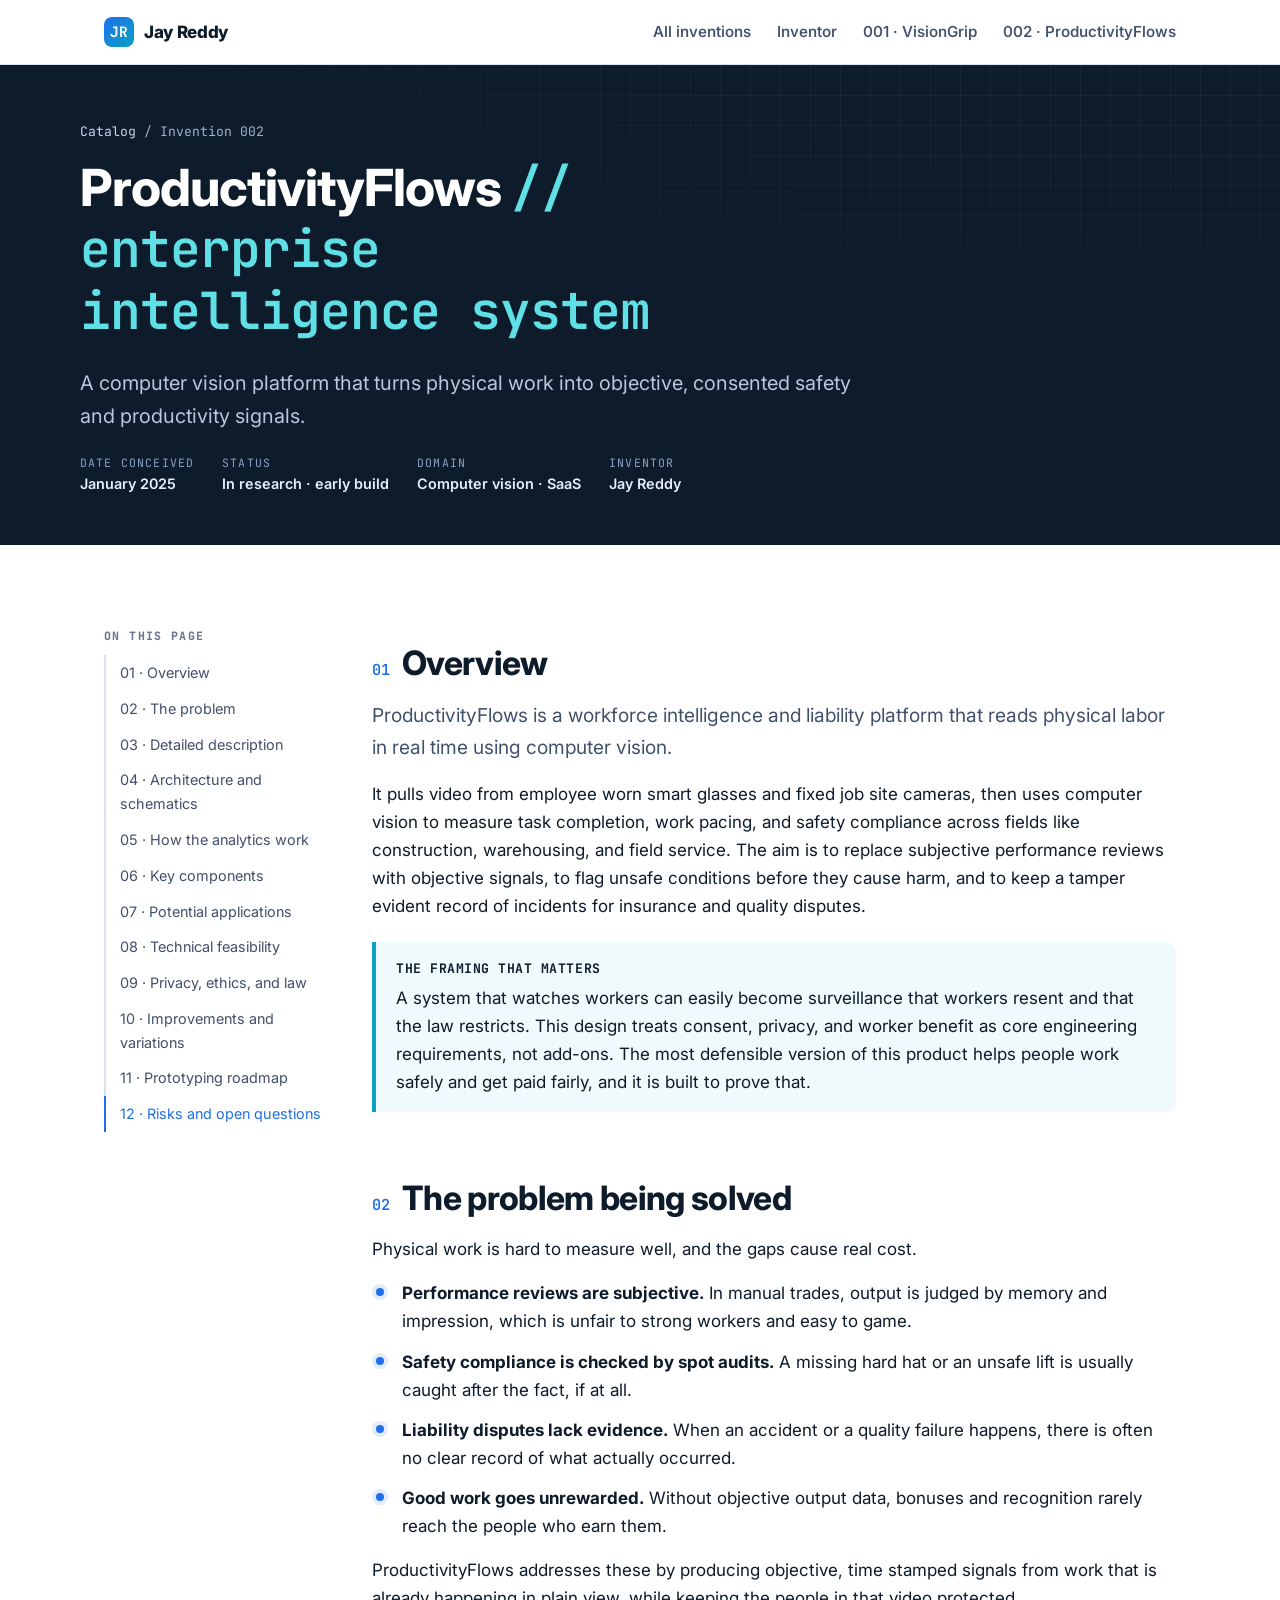
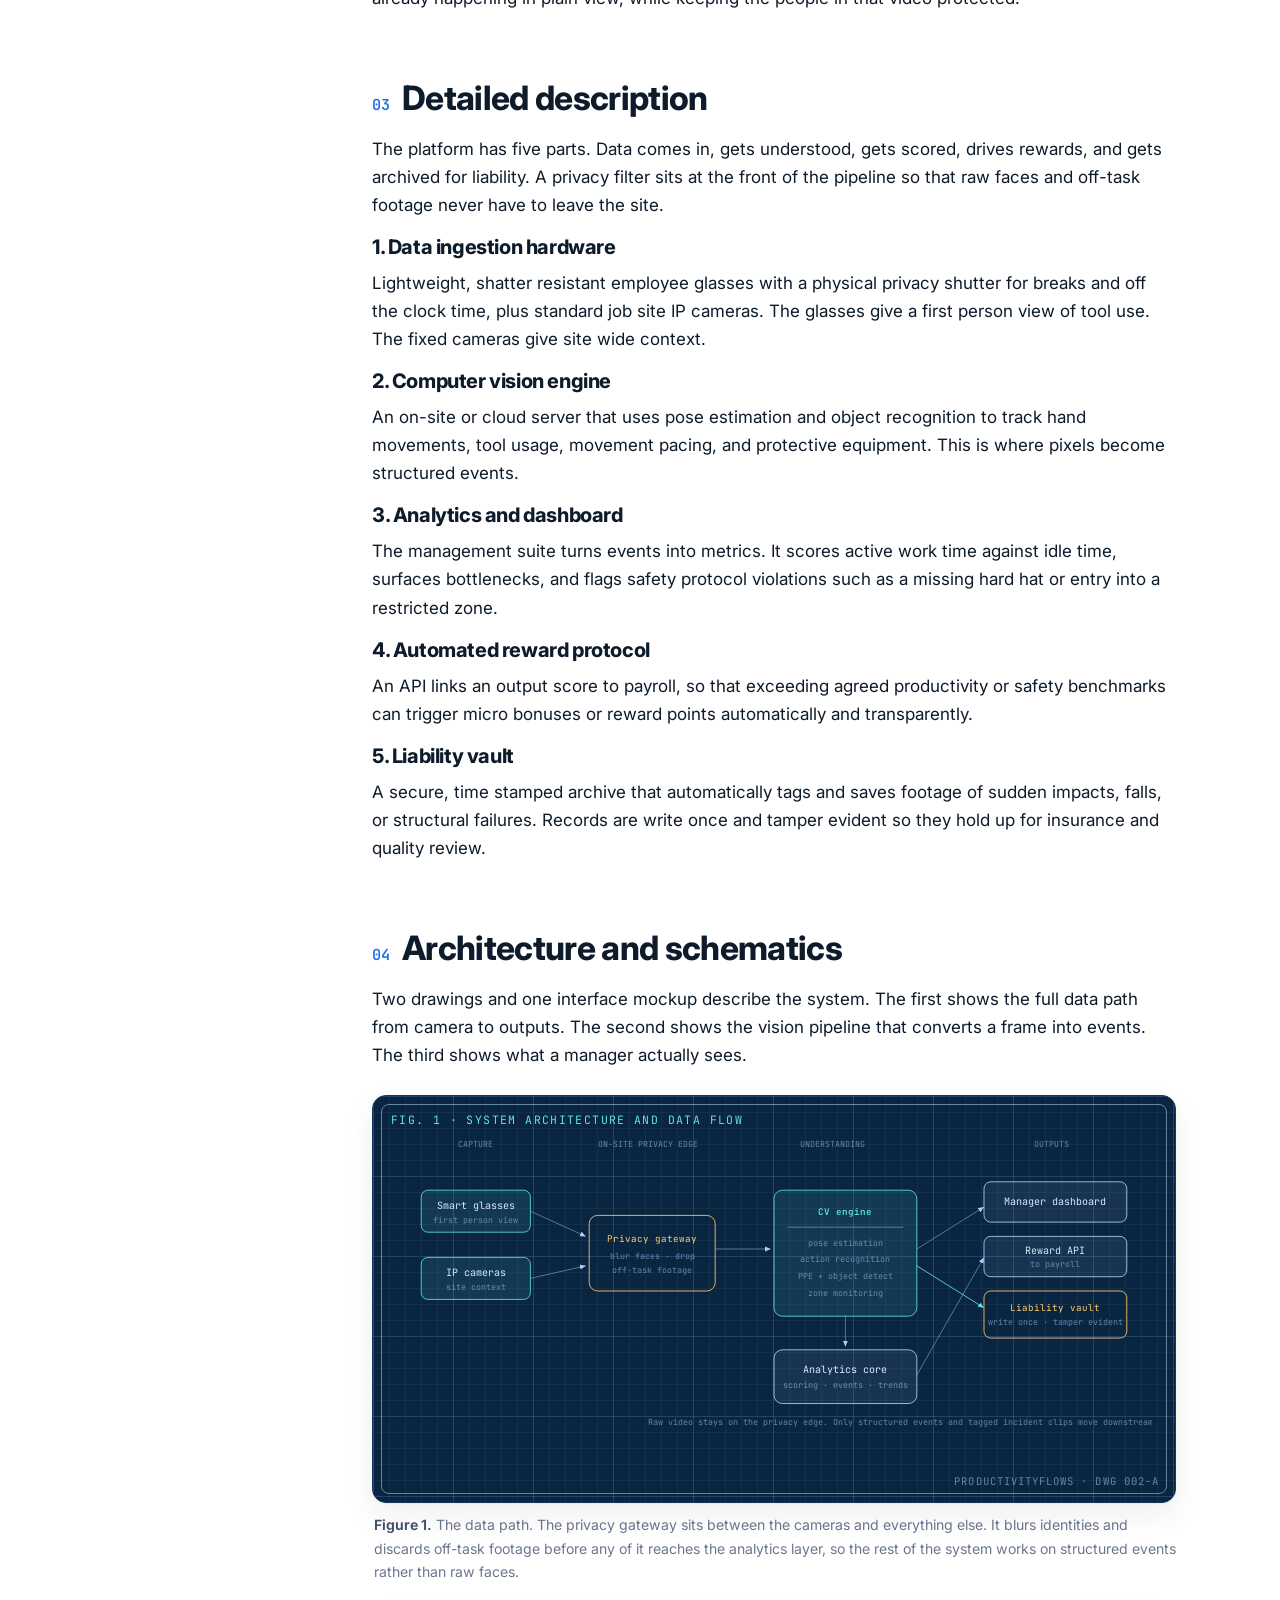
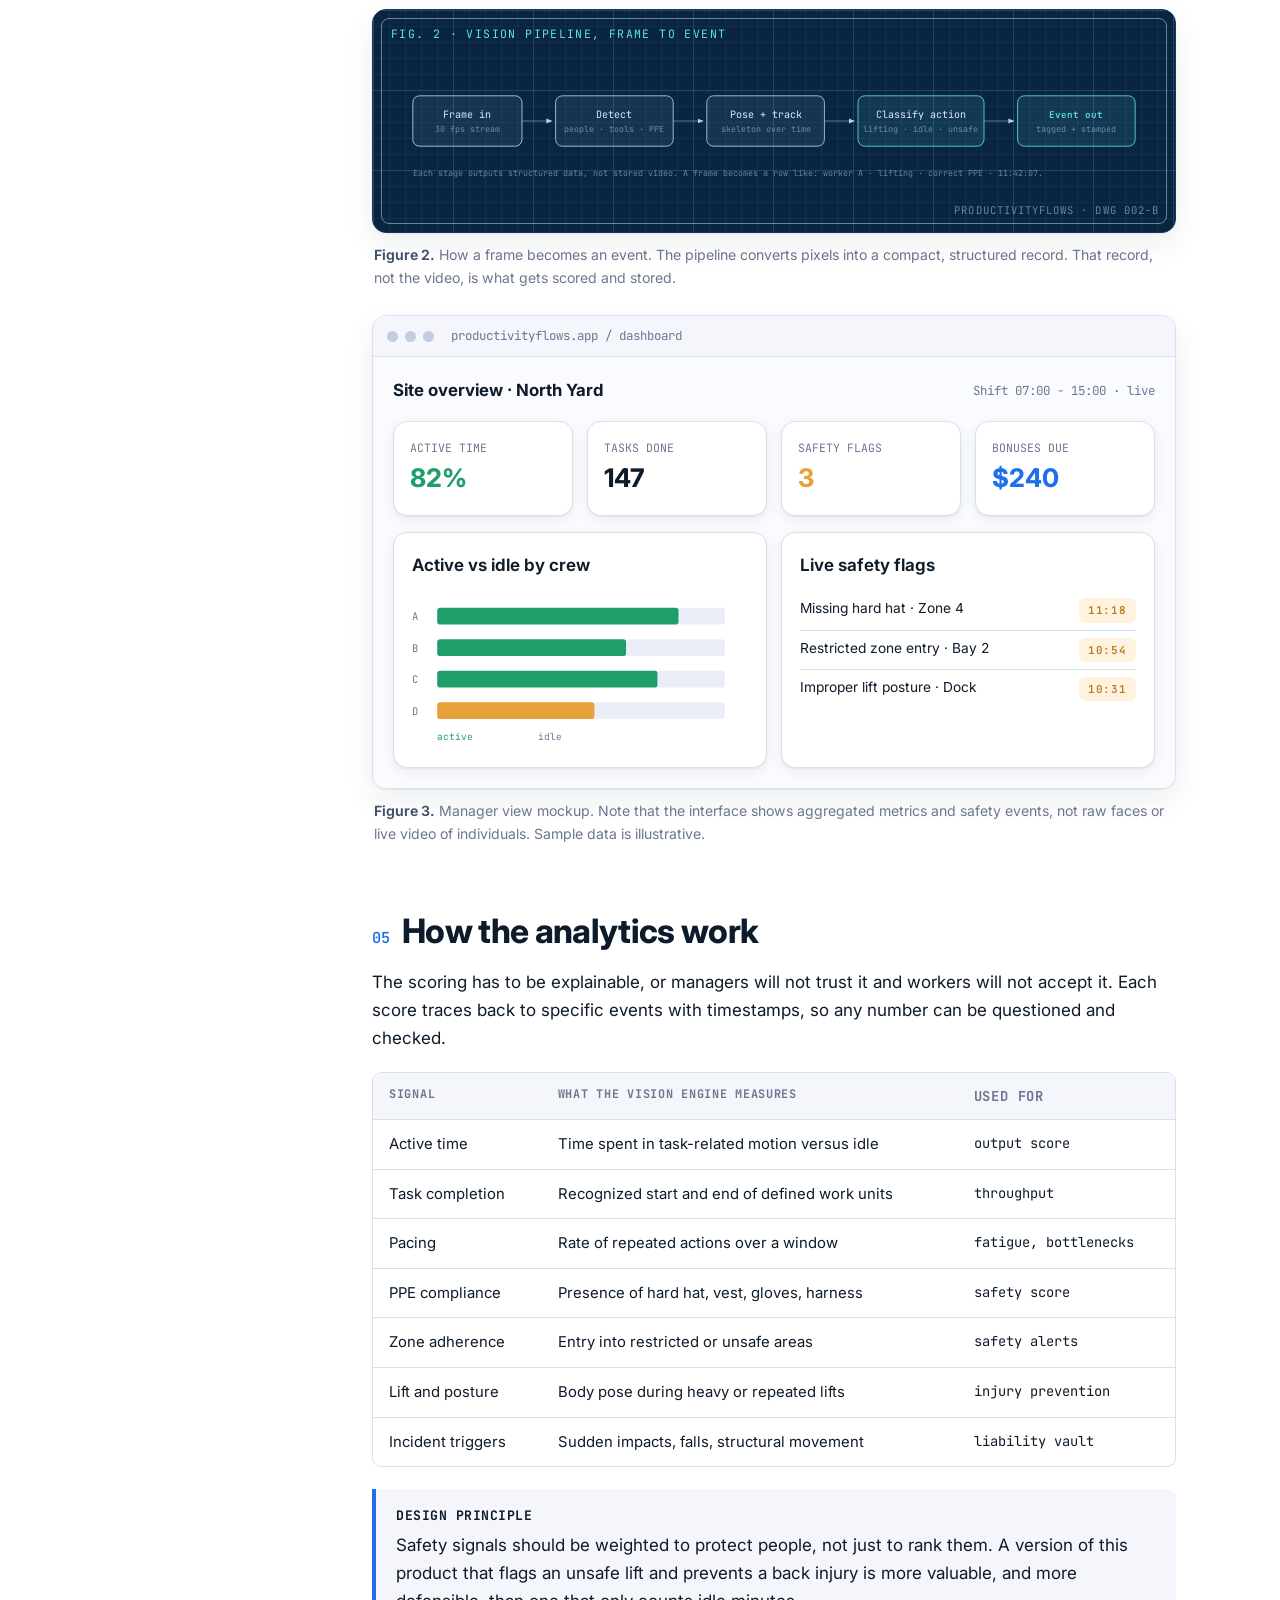
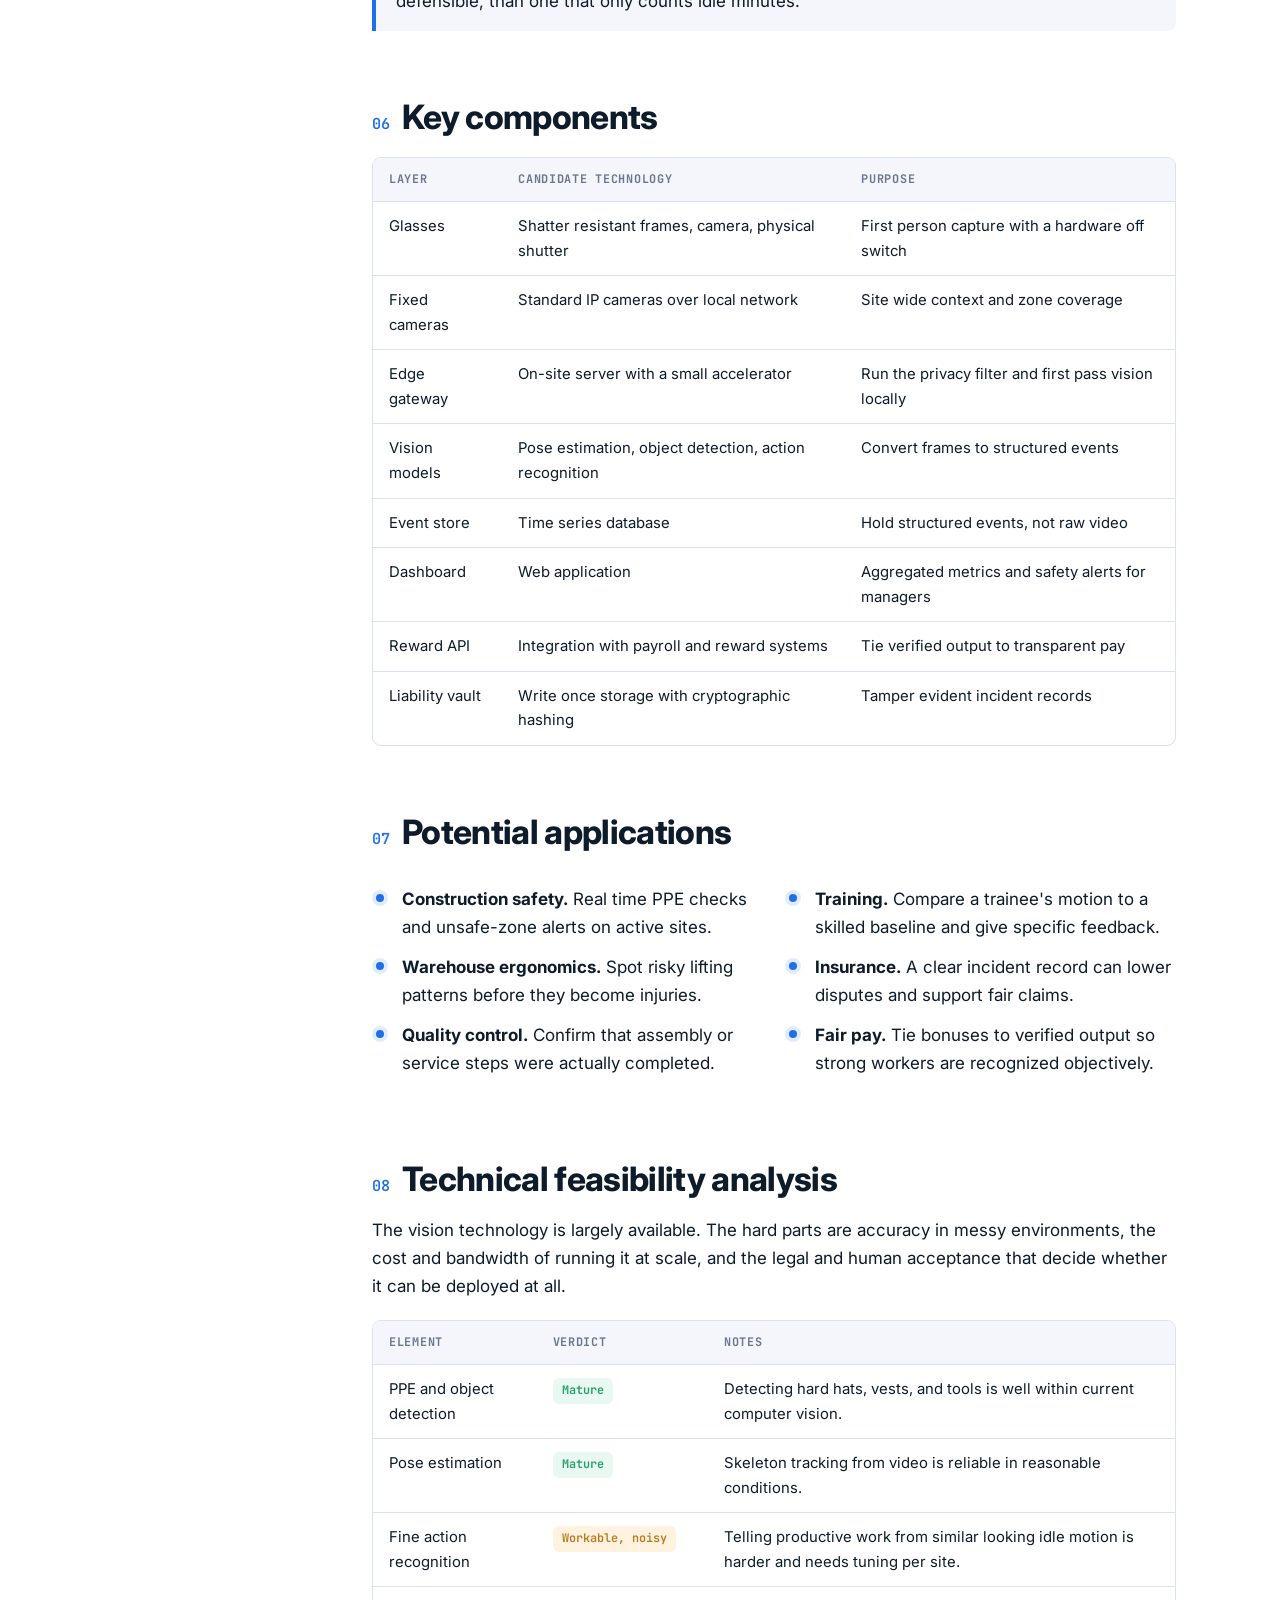
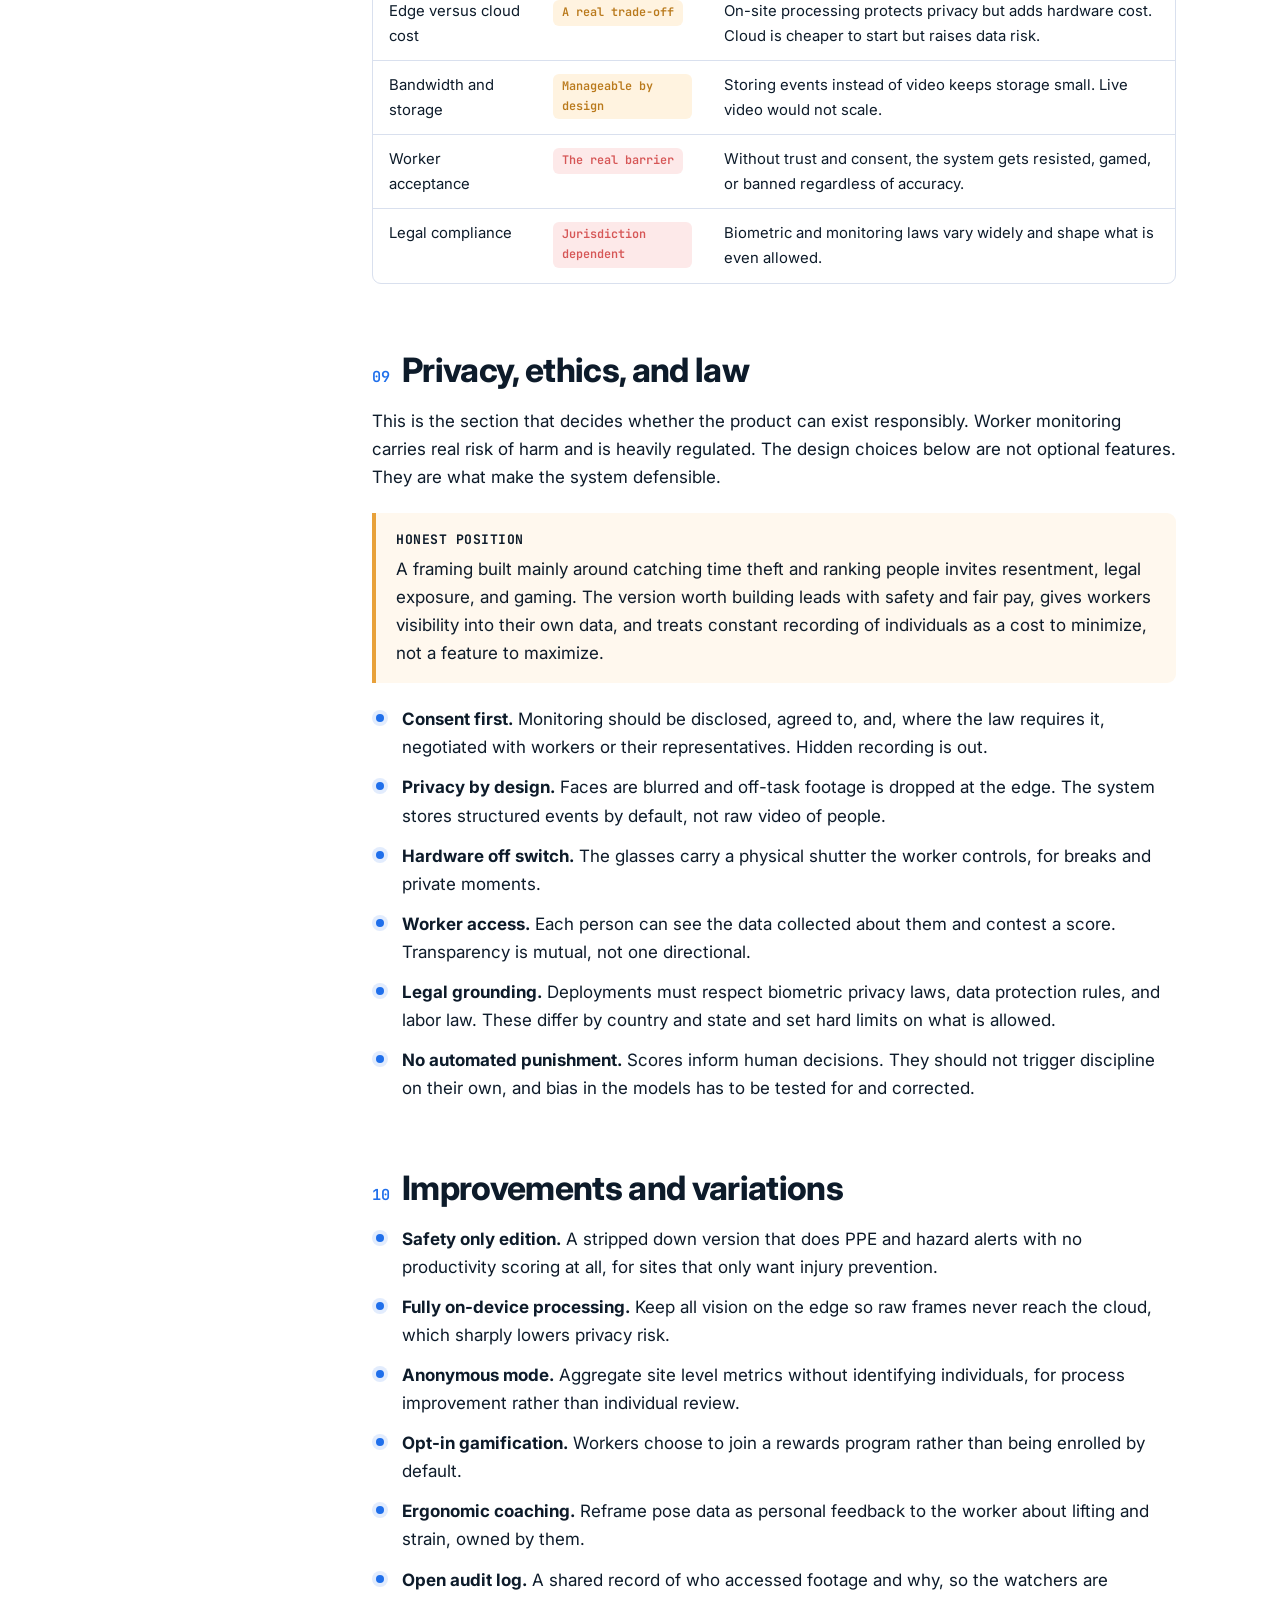
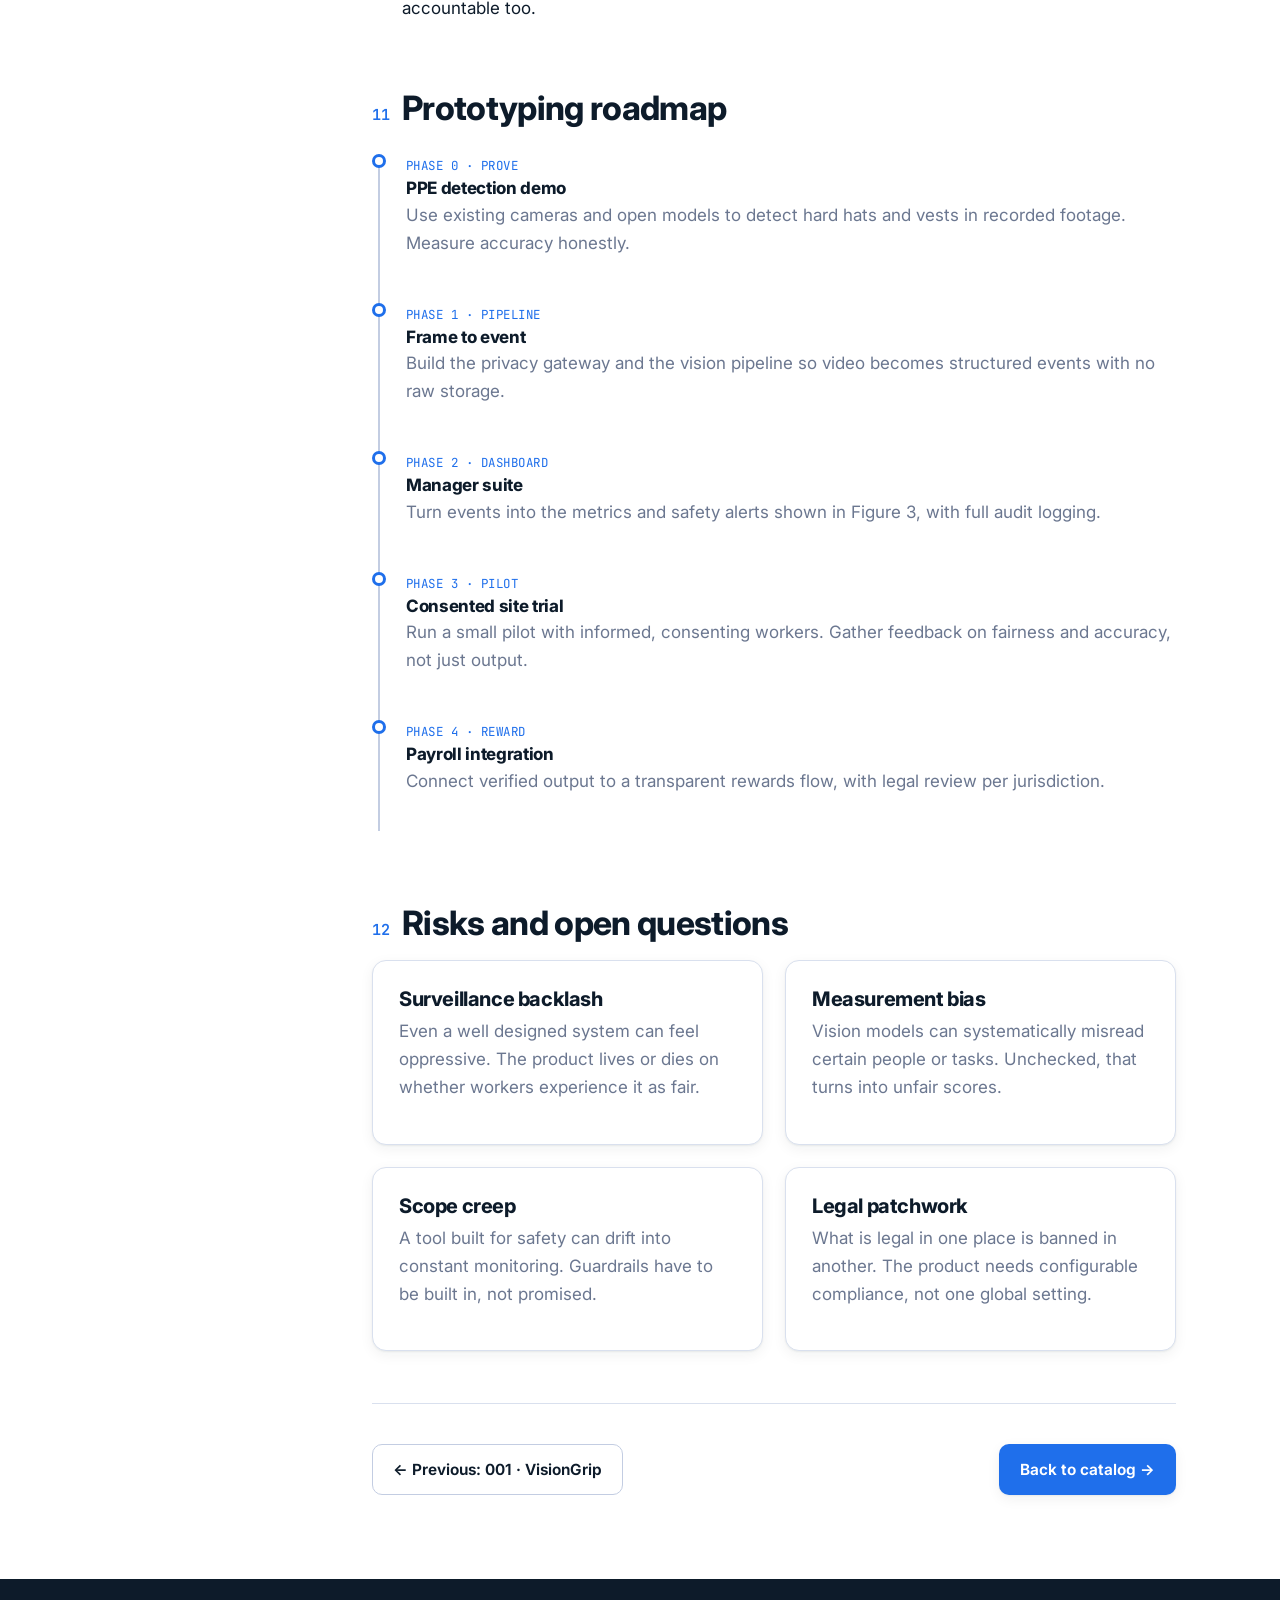
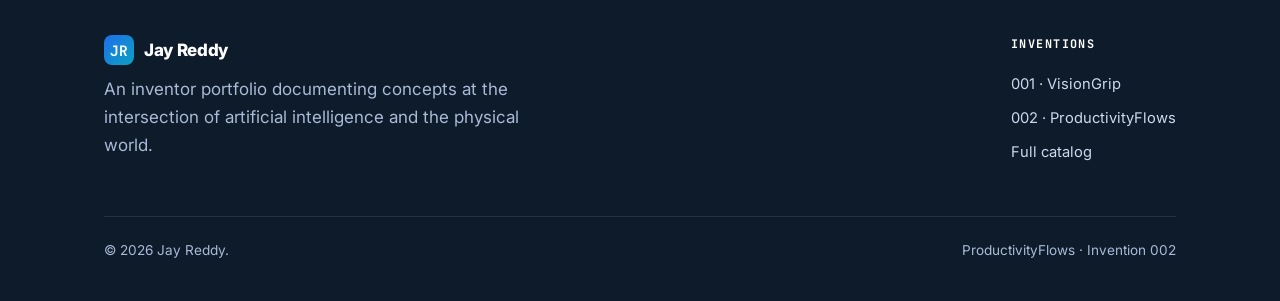
==== inventions/productivityflows.html @ 89cdf1f2 "Inventor portfolio: VisionGrip and ProductivityFlows Static GitHub Pages site documenting two invent" ====
<!DOCTYPE html>
<html lang="en">
<head>
  <meta charset="UTF-8" />
  <meta name="viewport" content="width=device-width, initial-scale=1.0" />
  <title>ProductivityFlows · Invention 002 · Jay Reddy</title>
  <meta name="description" content="ProductivityFlows is a computer vision platform that turns job site video into objective safety and productivity signals, with a tamper evident liability record and a privacy first design. Full design, schematics, feasibility, and ethics." />
  <link rel="icon" href="data:image/svg+xml,&lt;svg xmlns='http://www.w3.org/2000/svg' viewBox='0 0 32 32'&gt;&lt;rect width='32' height='32' rx='8' fill='%231f6feb'/&gt;&lt;text x='16' y='22' font-family='monospace' font-size='16' fill='white' text-anchor='middle'&gt;JR&lt;/text&gt;&lt;/svg&gt;" />
  <link rel="preconnect" href="https://fonts.googleapis.com" />
  <link rel="preconnect" href="https://fonts.gstatic.com" crossorigin />
  <link href="https://fonts.googleapis.com/css2?family=Inter:wght@400;500;550;600;700;750;800&family=JetBrains+Mono:wght@400;500;600;700&display=swap" rel="stylesheet" />
  <link rel="stylesheet" href="../assets/css/styles.css" />
</head>
<body>

  <!-- ===================== NAV ===================== -->
  <header class="nav">
    <div class="wrap nav__inner">
      <a class="brand" href="../index.html"><span class="brand__mark">JR</span><span>Jay Reddy</span></a>
      <button class="nav__toggle" aria-label="Toggle menu"><span></span><span></span><span></span></button>
      <nav class="nav__links">
        <a href="../index.html#inventions">All inventions</a>
        <a href="../index.html#about">Inventor</a>
        <a href="visiongrip.html">001 · VisionGrip</a>
        <a href="productivityflows.html">002 · ProductivityFlows</a>
      </nav>
    </div>
  </header>

  <!-- ===================== HEADER ===================== -->
  <section class="inv-header">
    <div class="inv-header__grid" aria-hidden="true"></div>
    <div class="wrap inv-header__inner">
      <div class="breadcrumb"><a href="../index.html">Catalog</a> / Invention 002</div>
      <h1>ProductivityFlows <span class="codename">// enterprise intelligence system</span></h1>
      <p class="hero__sub" style="margin-top:.6rem">A computer vision platform that turns physical work into objective, consented safety and productivity signals.</p>
      <div class="inv-meta">
        <div><div class="k">Date conceived</div><div class="v">January 2025</div></div>
        <div><div class="k">Status</div><div class="v">In research · early build</div></div>
        <div><div class="k">Domain</div><div class="v">Computer vision · SaaS</div></div>
        <div><div class="k">Inventor</div><div class="v">Jay Reddy</div></div>
      </div>
    </div>
  </section>

  <!-- ===================== DOC ===================== -->
  <div class="section">
    <div class="wrap doc">

      <!-- TOC -->
      <aside class="toc">
        <h4>On this page</h4>
        <ol>
          <li><a href="#overview">01 · Overview</a></li>
          <li><a href="#problem">02 · The problem</a></li>
          <li><a href="#description">03 · Detailed description</a></li>
          <li><a href="#schematics">04 · Architecture and schematics</a></li>
          <li><a href="#analytics">05 · How the analytics work</a></li>
          <li><a href="#components">06 · Key components</a></li>
          <li><a href="#applications">07 · Potential applications</a></li>
          <li><a href="#feasibility">08 · Technical feasibility</a></li>
          <li><a href="#ethics">09 · Privacy, ethics, and law</a></li>
          <li><a href="#variations">10 · Improvements and variations</a></li>
          <li><a href="#roadmap">11 · Prototyping roadmap</a></li>
          <li><a href="#risks">12 · Risks and open questions</a></li>
        </ol>
      </aside>

      <!-- BODY -->
      <div class="doc__body">

        <!-- 01 Overview -->
        <section id="overview" class="reveal">
          <h2 data-no="01">Overview</h2>
          <p class="lead">ProductivityFlows is a workforce intelligence and liability platform that reads physical
            labor in real time using computer vision.</p>
          <p>It pulls video from employee worn smart glasses and fixed job site cameras, then uses computer vision to
            measure task completion, work pacing, and safety compliance across fields like construction, warehousing,
            and field service. The aim is to replace subjective performance reviews with objective signals, to flag
            unsafe conditions before they cause harm, and to keep a tamper evident record of incidents for insurance
            and quality disputes.</p>
          <div class="callout callout--note">
            <strong>The framing that matters</strong>
            <p>A system that watches workers can easily become surveillance that workers resent and that the law
              restricts. This design treats consent, privacy, and worker benefit as core engineering requirements, not
              add-ons. The most defensible version of this product helps people work safely and get paid fairly, and it
              is built to prove that.</p>
          </div>
        </section>

        <!-- 02 Problem -->
        <section id="problem" class="reveal">
          <h2 data-no="02">The problem being solved</h2>
          <p>Physical work is hard to measure well, and the gaps cause real cost.</p>
          <ul class="flist">
            <li><strong>Performance reviews are subjective.</strong> In manual trades, output is judged by memory and impression, which is unfair to strong workers and easy to game.</li>
            <li><strong>Safety compliance is checked by spot audits.</strong> A missing hard hat or an unsafe lift is usually caught after the fact, if at all.</li>
            <li><strong>Liability disputes lack evidence.</strong> When an accident or a quality failure happens, there is often no clear record of what actually occurred.</li>
            <li><strong>Good work goes unrewarded.</strong> Without objective output data, bonuses and recognition rarely reach the people who earn them.</li>
          </ul>
          <p>ProductivityFlows addresses these by producing objective, time stamped signals from work that is already
            happening in plain view, while keeping the people in that video protected.</p>
        </section>

        <!-- 03 Description -->
        <section id="description" class="reveal">
          <h2 data-no="03">Detailed description</h2>
          <p>The platform has five parts. Data comes in, gets understood, gets scored, drives rewards, and gets
            archived for liability. A privacy filter sits at the front of the pipeline so that raw faces and off-task
            footage never have to leave the site.</p>

          <h3>1. Data ingestion hardware</h3>
          <p>Lightweight, shatter resistant employee glasses with a physical privacy shutter for breaks and off the
            clock time, plus standard job site IP cameras. The glasses give a first person view of tool use. The fixed
            cameras give site wide context.</p>

          <h3>2. Computer vision engine</h3>
          <p>An on-site or cloud server that uses pose estimation and object recognition to track hand movements, tool
            usage, movement pacing, and protective equipment. This is where pixels become structured events.</p>

          <h3>3. Analytics and dashboard</h3>
          <p>The management suite turns events into metrics. It scores active work time against idle time, surfaces
            bottlenecks, and flags safety protocol violations such as a missing hard hat or entry into a restricted
            zone.</p>

          <h3>4. Automated reward protocol</h3>
          <p>An API links an output score to payroll, so that exceeding agreed productivity or safety benchmarks can
            trigger micro bonuses or reward points automatically and transparently.</p>

          <h3>5. Liability vault</h3>
          <p>A secure, time stamped archive that automatically tags and saves footage of sudden impacts, falls, or
            structural failures. Records are write once and tamper evident so they hold up for insurance and quality
            review.</p>
        </section>

        <!-- 04 Architecture + schematics -->
        <section id="schematics" class="reveal">
          <h2 data-no="04">Architecture and schematics</h2>
          <p>Two drawings and one interface mockup describe the system. The first shows the full data path from camera
            to outputs. The second shows the vision pipeline that converts a frame into events. The third shows what a
            manager actually sees.</p>

          <!-- FIGURE 1: architecture -->
          <figure class="figure">
            <div class="blueprint">
              <div class="blueprint__title">Fig. 1 · System architecture and data flow</div>
              <div class="blueprint__frame">
                <svg viewBox="0 0 900 420" role="img" aria-label="ProductivityFlows architecture: smart glasses and IP cameras feed an on-site privacy gateway, then a computer vision engine, then an analytics core that drives a dashboard, a reward API to payroll, and a tamper evident liability vault">
                  <defs>
                    <marker id="pf" markerWidth="9" markerHeight="9" refX="7" refY="3" orient="auto"><path d="M0 0 L7 3 L0 6 Z" fill="#add3ff"/></marker>
                    <marker id="pfc" markerWidth="9" markerHeight="9" refX="7" refY="3" orient="auto"><path d="M0 0 L7 3 L0 6 Z" fill="#5fe0e6"/></marker>
                  </defs>

                  <!-- column labels -->
                  <text x="95" y="28" class="bp-label-sm" text-anchor="middle">CAPTURE</text>
                  <text x="300" y="28" class="bp-label-sm" text-anchor="middle">ON-SITE PRIVACY EDGE</text>
                  <text x="520" y="28" class="bp-label-sm" text-anchor="middle">UNDERSTANDING</text>
                  <text x="780" y="28" class="bp-label-sm" text-anchor="middle">OUTPUTS</text>

                  <!-- sources -->
                  <rect x="30" y="80" width="130" height="50" rx="8" class="bp-fill-2"/>
                  <text x="95" y="102" class="bp-label" text-anchor="middle">Smart glasses</text>
                  <text x="95" y="119" class="bp-label-sm" text-anchor="middle">first person view</text>

                  <rect x="30" y="160" width="130" height="50" rx="8" class="bp-fill-2"/>
                  <text x="95" y="182" class="bp-label" text-anchor="middle">IP cameras</text>
                  <text x="95" y="199" class="bp-label-sm" text-anchor="middle">site context</text>

                  <!-- privacy gateway -->
                  <rect x="230" y="110" width="150" height="90" rx="10" class="bp-amber" fill="rgba(255,205,107,.08)"/>
                  <text x="305" y="142" class="bp-amber-t" text-anchor="middle">Privacy gateway</text>
                  <text x="305" y="162" class="bp-label-sm" text-anchor="middle">blur faces · drop</text>
                  <text x="305" y="178" class="bp-label-sm" text-anchor="middle">off-task footage</text>

                  <!-- CV engine -->
                  <rect x="450" y="80" width="170" height="150" rx="10" class="bp-fill-2"/>
                  <text x="535" y="110" class="bp-tag" text-anchor="middle">CV engine</text>
                  <line x1="466" y1="124" x2="604" y2="124" class="bp-stroke-soft"/>
                  <text x="535" y="146" class="bp-label-sm" text-anchor="middle">pose estimation</text>
                  <text x="535" y="166" class="bp-label-sm" text-anchor="middle">action recognition</text>
                  <text x="535" y="186" class="bp-label-sm" text-anchor="middle">PPE + object detect</text>
                  <text x="535" y="206" class="bp-label-sm" text-anchor="middle">zone monitoring</text>

                  <!-- analytics core -->
                  <rect x="450" y="270" width="170" height="64" rx="10" class="bp-fill"/>
                  <text x="535" y="298" class="bp-label" text-anchor="middle">Analytics core</text>
                  <text x="535" y="316" class="bp-label-sm" text-anchor="middle">scoring · events · trends</text>

                  <!-- outputs -->
                  <rect x="700" y="70" width="170" height="48" rx="8" class="bp-fill"/>
                  <text x="785" y="98" class="bp-label" text-anchor="middle">Manager dashboard</text>

                  <rect x="700" y="135" width="170" height="48" rx="8" class="bp-fill"/>
                  <text x="785" y="156" class="bp-label" text-anchor="middle">Reward API</text>
                  <text x="785" y="172" class="bp-label-sm" text-anchor="middle">to payroll</text>

                  <rect x="700" y="200" width="170" height="56" rx="8" class="bp-amber" fill="rgba(255,205,107,.08)"/>
                  <text x="785" y="224" class="bp-amber-t" text-anchor="middle">Liability vault</text>
                  <text x="785" y="241" class="bp-label-sm" text-anchor="middle">write once · tamper evident</text>

                  <!-- arrows -->
                  <g class="bp-stroke-soft" marker-end="url(#pf)">
                    <line x1="160" y1="105" x2="226" y2="135"/>
                    <line x1="160" y1="185" x2="226" y2="170"/>
                    <line x1="380" y1="150" x2="446" y2="150"/>
                    <line x1="620" y1="150" x2="700" y2="100"/>
                    <line x1="620" y1="300" x2="700" y2="160"/>
                    <line x1="535" y1="230" x2="535" y2="266"/>
                  </g>
                  <g style="stroke:#5fe0e6;fill:none" marker-end="url(#pfc)">
                    <line x1="620" y1="170" x2="700" y2="220"/>
                  </g>
                  <text x="300" y="360" class="bp-label-sm">Raw video stays on the privacy edge. Only structured events and tagged incident clips move downstream.</text>
                </svg>
              </div>
              <div class="blueprint__stamp">PRODUCTIVITYFLOWS · DWG 002-A</div>
            </div>
            <figcaption><b>Figure 1.</b> The data path. The privacy gateway sits between the cameras and everything
              else. It blurs identities and discards off-task footage before any of it reaches the analytics layer, so
              the rest of the system works on structured events rather than raw faces.</figcaption>
          </figure>

          <!-- FIGURE 2: vision pipeline -->
          <figure class="figure">
            <div class="blueprint">
              <div class="blueprint__title">Fig. 2 · Vision pipeline, frame to event</div>
              <div class="blueprint__frame">
                <svg viewBox="0 0 900 200" role="img" aria-label="Vision pipeline stages: frame, person and object detection, pose estimation, action and PPE classification, event with timestamp">
                  <defs>
                    <marker id="pf2" markerWidth="9" markerHeight="9" refX="7" refY="3" orient="auto"><path d="M0 0 L7 3 L0 6 Z" fill="#add3ff"/></marker>
                  </defs>
                  <g>
                    <rect x="20" y="70" width="130" height="60" rx="8" class="bp-fill"/>
                    <text x="85" y="96" class="bp-label" text-anchor="middle">Frame in</text>
                    <text x="85" y="113" class="bp-label-sm" text-anchor="middle">30 fps stream</text>

                    <rect x="190" y="70" width="140" height="60" rx="8" class="bp-fill"/>
                    <text x="260" y="96" class="bp-label" text-anchor="middle">Detect</text>
                    <text x="260" y="113" class="bp-label-sm" text-anchor="middle">people · tools · PPE</text>

                    <rect x="370" y="70" width="140" height="60" rx="8" class="bp-fill"/>
                    <text x="440" y="96" class="bp-label" text-anchor="middle">Pose + track</text>
                    <text x="440" y="113" class="bp-label-sm" text-anchor="middle">skeleton over time</text>

                    <rect x="550" y="70" width="150" height="60" rx="8" class="bp-fill-2"/>
                    <text x="625" y="96" class="bp-label" text-anchor="middle">Classify action</text>
                    <text x="625" y="113" class="bp-label-sm" text-anchor="middle">lifting · idle · unsafe</text>

                    <rect x="740" y="70" width="140" height="60" rx="8" class="bp-fill-2"/>
                    <text x="810" y="96" class="bp-tag" text-anchor="middle">Event out</text>
                    <text x="810" y="113" class="bp-label-sm" text-anchor="middle">tagged + stamped</text>
                  </g>
                  <g class="bp-stroke-soft" marker-end="url(#pf2)">
                    <line x1="150" y1="100" x2="186" y2="100"/>
                    <line x1="330" y1="100" x2="366" y2="100"/>
                    <line x1="510" y1="100" x2="546" y2="100"/>
                    <line x1="700" y1="100" x2="736" y2="100"/>
                  </g>
                  <text x="20" y="165" class="bp-label-sm">Each stage outputs structured data, not stored video. A frame becomes a row like: worker A · lifting · correct PPE · 11:42:07.</text>
                </svg>
              </div>
              <div class="blueprint__stamp">PRODUCTIVITYFLOWS · DWG 002-B</div>
            </div>
            <figcaption><b>Figure 2.</b> How a frame becomes an event. The pipeline converts pixels into a compact,
              structured record. That record, not the video, is what gets scored and stored.</figcaption>
          </figure>

          <!-- FIGURE 3: dashboard mockup -->
          <figure class="figure">
            <div class="mock">
              <div class="mock__bar"><i></i><i></i><i></i><span>productivityflows.app / dashboard</span></div>
              <div style="padding:20px; background:#fafbfe">
                <div style="display:flex; justify-content:space-between; align-items:center; flex-wrap:wrap; gap:10px; margin-bottom:16px">
                  <div style="font-weight:700; font-size:1.05rem">Site overview · North Yard</div>
                  <div style="font-family:var(--font-mono); font-size:.78rem; color:var(--ink-faint)">Shift 07:00 - 15:00 · live</div>
                </div>
                <!-- metric cards -->
                <div class="grid grid-4" style="gap:14px; margin-bottom:16px">
                  <div class="card" style="padding:16px"><div style="font-family:var(--font-mono); font-size:.72rem; color:var(--ink-faint)">ACTIVE TIME</div><div style="font-size:1.6rem; font-weight:750; color:var(--green)">82%</div></div>
                  <div class="card" style="padding:16px"><div style="font-family:var(--font-mono); font-size:.72rem; color:var(--ink-faint)">TASKS DONE</div><div style="font-size:1.6rem; font-weight:750">147</div></div>
                  <div class="card" style="padding:16px"><div style="font-family:var(--font-mono); font-size:.72rem; color:var(--ink-faint)">SAFETY FLAGS</div><div style="font-size:1.6rem; font-weight:750; color:var(--amber)">3</div></div>
                  <div class="card" style="padding:16px"><div style="font-family:var(--font-mono); font-size:.72rem; color:var(--ink-faint)">BONUSES DUE</div><div style="font-size:1.6rem; font-weight:750; color:var(--accent)">$240</div></div>
                </div>
                <div class="grid grid-2" style="gap:14px">
                  <!-- bar chart -->
                  <div class="card" style="padding:18px">
                    <div style="font-weight:650; margin-bottom:12px">Active vs idle by crew</div>
                    <svg viewBox="0 0 320 150" style="width:100%">
                      <g font-family="JetBrains Mono, monospace" font-size="10" fill="#6b7790">
                        <text x="0" y="28">A</text><text x="0" y="58">B</text><text x="0" y="88">C</text><text x="0" y="118">D</text>
                      </g>
                      <g>
                        <rect x="24" y="16" width="230" height="16" rx="3" fill="#1f9d6b"/><rect x="254" y="16" width="44" height="16" rx="3" fill="#eaeef7"/>
                        <rect x="24" y="46" width="180" height="16" rx="3" fill="#1f9d6b"/><rect x="204" y="46" width="94" height="16" rx="3" fill="#eaeef7"/>
                        <rect x="24" y="76" width="210" height="16" rx="3" fill="#1f9d6b"/><rect x="234" y="76" width="64" height="16" rx="3" fill="#eaeef7"/>
                        <rect x="24" y="106" width="150" height="16" rx="3" fill="#e8a13a"/><rect x="174" y="106" width="124" height="16" rx="3" fill="#eaeef7"/>
                      </g>
                      <text x="24" y="142" font-family="JetBrains Mono, monospace" font-size="9" fill="#1f9d6b">active</text>
                      <text x="120" y="142" font-family="JetBrains Mono, monospace" font-size="9" fill="#6b7790">idle</text>
                    </svg>
                  </div>
                  <!-- safety + leaderboard -->
                  <div class="card" style="padding:18px">
                    <div style="font-weight:650; margin-bottom:12px">Live safety flags</div>
                    <div style="font-size:.86rem; line-height:1.5">
                      <div style="display:flex; justify-content:space-between; padding:7px 0; border-bottom:1px solid var(--line)"><span>Missing hard hat · Zone 4</span><span class="tag tag--research" style="background:#fff3e0;color:#b9791b">11:18</span></div>
                      <div style="display:flex; justify-content:space-between; padding:7px 0; border-bottom:1px solid var(--line)"><span>Restricted zone entry · Bay 2</span><span class="tag tag--research" style="background:#fff3e0;color:#b9791b">10:54</span></div>
                      <div style="display:flex; justify-content:space-between; padding:7px 0"><span>Improper lift posture · Dock</span><span class="tag tag--research" style="background:#fff3e0;color:#b9791b">10:31</span></div>
                    </div>
                  </div>
                </div>
              </div>
            </div>
            <figcaption><b>Figure 3.</b> Manager view mockup. Note that the interface shows aggregated metrics and
              safety events, not raw faces or live video of individuals. Sample data is illustrative.</figcaption>
          </figure>
        </section>

        <!-- 05 Analytics -->
        <section id="analytics" class="reveal">
          <h2 data-no="05">How the analytics work</h2>
          <p>The scoring has to be explainable, or managers will not trust it and workers will not accept it. Each
            score traces back to specific events with timestamps, so any number can be questioned and checked.</p>
          <div class="table-wrap">
            <table class="spec">
              <thead><tr><th>Signal</th><th>What the vision engine measures</th><th class="mono">Used for</th></tr></thead>
              <tbody>
                <tr><td>Active time</td><td>Time spent in task-related motion versus idle</td><td class="mono">output score</td></tr>
                <tr><td>Task completion</td><td>Recognized start and end of defined work units</td><td class="mono">throughput</td></tr>
                <tr><td>Pacing</td><td>Rate of repeated actions over a window</td><td class="mono">fatigue, bottlenecks</td></tr>
                <tr><td>PPE compliance</td><td>Presence of hard hat, vest, gloves, harness</td><td class="mono">safety score</td></tr>
                <tr><td>Zone adherence</td><td>Entry into restricted or unsafe areas</td><td class="mono">safety alerts</td></tr>
                <tr><td>Lift and posture</td><td>Body pose during heavy or repeated lifts</td><td class="mono">injury prevention</td></tr>
                <tr><td>Incident triggers</td><td>Sudden impacts, falls, structural movement</td><td class="mono">liability vault</td></tr>
              </tbody>
            </table>
          </div>
          <div class="callout">
            <strong>Design principle</strong>
            <p>Safety signals should be weighted to protect people, not just to rank them. A version of this product
              that flags an unsafe lift and prevents a back injury is more valuable, and more defensible, than one that
              only counts idle minutes.</p>
          </div>
        </section>

        <!-- 06 Components -->
        <section id="components" class="reveal">
          <h2 data-no="06">Key components</h2>
          <div class="table-wrap">
            <table class="spec">
              <thead><tr><th>Layer</th><th>Candidate technology</th><th>Purpose</th></tr></thead>
              <tbody>
                <tr><td>Glasses</td><td>Shatter resistant frames, camera, physical shutter</td><td>First person capture with a hardware off switch</td></tr>
                <tr><td>Fixed cameras</td><td>Standard IP cameras over local network</td><td>Site wide context and zone coverage</td></tr>
                <tr><td>Edge gateway</td><td>On-site server with a small accelerator</td><td>Run the privacy filter and first pass vision locally</td></tr>
                <tr><td>Vision models</td><td>Pose estimation, object detection, action recognition</td><td>Convert frames to structured events</td></tr>
                <tr><td>Event store</td><td>Time series database</td><td>Hold structured events, not raw video</td></tr>
                <tr><td>Dashboard</td><td>Web application</td><td>Aggregated metrics and safety alerts for managers</td></tr>
                <tr><td>Reward API</td><td>Integration with payroll and reward systems</td><td>Tie verified output to transparent pay</td></tr>
                <tr><td>Liability vault</td><td>Write once storage with cryptographic hashing</td><td>Tamper evident incident records</td></tr>
              </tbody>
            </table>
          </div>
        </section>

        <!-- 07 Applications -->
        <section id="applications" class="reveal">
          <h2 data-no="07">Potential applications</h2>
          <div class="grid grid-2">
            <div>
              <ul class="flist">
                <li><strong>Construction safety.</strong> Real time PPE checks and unsafe-zone alerts on active sites.</li>
                <li><strong>Warehouse ergonomics.</strong> Spot risky lifting patterns before they become injuries.</li>
                <li><strong>Quality control.</strong> Confirm that assembly or service steps were actually completed.</li>
              </ul>
            </div>
            <div>
              <ul class="flist">
                <li><strong>Training.</strong> Compare a trainee's motion to a skilled baseline and give specific feedback.</li>
                <li><strong>Insurance.</strong> A clear incident record can lower disputes and support fair claims.</li>
                <li><strong>Fair pay.</strong> Tie bonuses to verified output so strong workers are recognized objectively.</li>
              </ul>
            </div>
          </div>
        </section>

        <!-- 08 Feasibility -->
        <section id="feasibility" class="reveal">
          <h2 data-no="08">Technical feasibility analysis</h2>
          <p>The vision technology is largely available. The hard parts are accuracy in messy environments, the cost
            and bandwidth of running it at scale, and the legal and human acceptance that decide whether it can be
            deployed at all.</p>
          <div class="table-wrap">
            <table class="spec">
              <thead><tr><th>Element</th><th>Verdict</th><th>Notes</th></tr></thead>
              <tbody>
                <tr><td>PPE and object detection</td><td><span class="verdict ok">Mature</span></td><td>Detecting hard hats, vests, and tools is well within current computer vision.</td></tr>
                <tr><td>Pose estimation</td><td><span class="verdict ok">Mature</span></td><td>Skeleton tracking from video is reliable in reasonable conditions.</td></tr>
                <tr><td>Fine action recognition</td><td><span class="verdict mid">Workable, noisy</span></td><td>Telling productive work from similar looking idle motion is harder and needs tuning per site.</td></tr>
                <tr><td>Edge versus cloud cost</td><td><span class="verdict mid">A real trade-off</span></td><td>On-site processing protects privacy but adds hardware cost. Cloud is cheaper to start but raises data risk.</td></tr>
                <tr><td>Bandwidth and storage</td><td><span class="verdict mid">Manageable by design</span></td><td>Storing events instead of video keeps storage small. Live video would not scale.</td></tr>
                <tr><td>Worker acceptance</td><td><span class="verdict hard">The real barrier</span></td><td>Without trust and consent, the system gets resisted, gamed, or banned regardless of accuracy.</td></tr>
                <tr><td>Legal compliance</td><td><span class="verdict hard">Jurisdiction dependent</span></td><td>Biometric and monitoring laws vary widely and shape what is even allowed.</td></tr>
              </tbody>
            </table>
          </div>
        </section>

        <!-- 09 Ethics -->
        <section id="ethics" class="reveal">
          <h2 data-no="09">Privacy, ethics, and law</h2>
          <p>This is the section that decides whether the product can exist responsibly. Worker monitoring carries
            real risk of harm and is heavily regulated. The design choices below are not optional features. They are
            what make the system defensible.</p>
          <div class="callout callout--warn">
            <strong>Honest position</strong>
            <p>A framing built mainly around catching time theft and ranking people invites resentment, legal exposure,
              and gaming. The version worth building leads with safety and fair pay, gives workers visibility into their
              own data, and treats constant recording of individuals as a cost to minimize, not a feature to maximize.</p>
          </div>
          <ul class="flist">
            <li><strong>Consent first.</strong> Monitoring should be disclosed, agreed to, and, where the law requires it, negotiated with workers or their representatives. Hidden recording is out.</li>
            <li><strong>Privacy by design.</strong> Faces are blurred and off-task footage is dropped at the edge. The system stores structured events by default, not raw video of people.</li>
            <li><strong>Hardware off switch.</strong> The glasses carry a physical shutter the worker controls, for breaks and private moments.</li>
            <li><strong>Worker access.</strong> Each person can see the data collected about them and contest a score. Transparency is mutual, not one directional.</li>
            <li><strong>Legal grounding.</strong> Deployments must respect biometric privacy laws, data protection rules, and labor law. These differ by country and state and set hard limits on what is allowed.</li>
            <li><strong>No automated punishment.</strong> Scores inform human decisions. They should not trigger discipline on their own, and bias in the models has to be tested for and corrected.</li>
          </ul>
        </section>

        <!-- 10 Variations -->
        <section id="variations" class="reveal">
          <h2 data-no="10">Improvements and variations</h2>
          <ul class="flist">
            <li><strong>Safety only edition.</strong> A stripped down version that does PPE and hazard alerts with no productivity scoring at all, for sites that only want injury prevention.</li>
            <li><strong>Fully on-device processing.</strong> Keep all vision on the edge so raw frames never reach the cloud, which sharply lowers privacy risk.</li>
            <li><strong>Anonymous mode.</strong> Aggregate site level metrics without identifying individuals, for process improvement rather than individual review.</li>
            <li><strong>Opt-in gamification.</strong> Workers choose to join a rewards program rather than being enrolled by default.</li>
            <li><strong>Ergonomic coaching.</strong> Reframe pose data as personal feedback to the worker about lifting and strain, owned by them.</li>
            <li><strong>Open audit log.</strong> A shared record of who accessed footage and why, so the watchers are accountable too.</li>
          </ul>
        </section>

        <!-- 11 Roadmap -->
        <section id="roadmap" class="reveal">
          <h2 data-no="11">Prototyping roadmap</h2>
          <div class="timeline">
            <div class="phase"><span class="when">PHASE 0 · PROVE</span><h4>PPE detection demo</h4><p class="muted">Use existing cameras and open models to detect hard hats and vests in recorded footage. Measure accuracy honestly.</p></div>
            <div class="phase"><span class="when">PHASE 1 · PIPELINE</span><h4>Frame to event</h4><p class="muted">Build the privacy gateway and the vision pipeline so video becomes structured events with no raw storage.</p></div>
            <div class="phase"><span class="when">PHASE 2 · DASHBOARD</span><h4>Manager suite</h4><p class="muted">Turn events into the metrics and safety alerts shown in Figure 3, with full audit logging.</p></div>
            <div class="phase"><span class="when">PHASE 3 · PILOT</span><h4>Consented site trial</h4><p class="muted">Run a small pilot with informed, consenting workers. Gather feedback on fairness and accuracy, not just output.</p></div>
            <div class="phase"><span class="when">PHASE 4 · REWARD</span><h4>Payroll integration</h4><p class="muted">Connect verified output to a transparent rewards flow, with legal review per jurisdiction.</p></div>
          </div>
        </section>

        <!-- 12 Risks -->
        <section id="risks" class="reveal">
          <h2 data-no="12">Risks and open questions</h2>
          <div class="grid grid-2">
            <div class="card"><h3>Surveillance backlash</h3><p class="muted">Even a well designed system can feel oppressive. The product lives or dies on whether workers experience it as fair.</p></div>
            <div class="card"><h3>Measurement bias</h3><p class="muted">Vision models can systematically misread certain people or tasks. Unchecked, that turns into unfair scores.</p></div>
            <div class="card"><h3>Scope creep</h3><p class="muted">A tool built for safety can drift into constant monitoring. Guardrails have to be built in, not promised.</p></div>
            <div class="card"><h3>Legal patchwork</h3><p class="muted">What is legal in one place is banned in another. The product needs configurable compliance, not one global setting.</p></div>
          </div>
        </section>

        <!-- nav between inventions -->
        <hr />
        <div style="display:flex; justify-content:space-between; flex-wrap:wrap; gap:12px">
          <a class="btn btn--ghost" href="visiongrip.html">&larr; Previous: 001 · VisionGrip</a>
          <a class="btn btn--primary" href="../index.html#inventions">Back to catalog &rarr;</a>
        </div>

      </div>
    </div>
  </div>

  <!-- ===================== FOOTER ===================== -->
  <footer class="footer">
    <div class="wrap">
      <div class="footer__top">
        <div class="footer__brand">
          <a class="brand" href="../index.html"><span class="brand__mark">JR</span><span style="color:#fff">Jay Reddy</span></a>
          <p>An inventor portfolio documenting concepts at the intersection of artificial intelligence and the physical world.</p>
        </div>
        <div class="footer__cols">
          <div class="footer__col">
            <h5>Inventions</h5>
            <a href="visiongrip.html">001 · VisionGrip</a>
            <a href="productivityflows.html">002 · ProductivityFlows</a>
            <a href="../index.html#inventions">Full catalog</a>
          </div>
        </div>
      </div>
      <div class="footer__bottom">
        <span>&copy; <span data-year>2026</span> Jay Reddy.</span>
        <span>ProductivityFlows · Invention 002</span>
      </div>
    </div>
  </footer>

  <script src="../assets/js/main.js"></script>
</body>
</html>
---- assets/css/styles.css ----
/* ============================================================
   Inventor Portfolio  ·  Jay Reddy
   Shared stylesheet for the landing page and invention pages.
   Design language: clean technical document with blueprint panels.
   ============================================================ */

/* ---------- Design tokens ---------- */
:root {
  /* Brand + ink */
  --ink:        #0d1b2a;   /* primary text, deep navy */
  --ink-soft:   #41506b;   /* secondary text */
  --ink-faint:  #6b7790;   /* captions, meta */
  --paper:      #ffffff;   /* page background */
  --paper-2:    #f4f6fb;   /* alt section background */
  --paper-3:    #eaeef7;   /* cards, wells */
  --line:       #d9e0ee;   /* hairlines */
  --line-2:     #c3cde2;

  /* Accents */
  --accent:     #1f6feb;   /* primary action blue */
  --accent-2:   #0aa2c0;   /* technical cyan */
  --amber:      #e8a13a;   /* warnings, callouts */
  --green:      #1f9d6b;   /* feasible / proven */
  --red:        #d65656;   /* risk / hard */

  /* Blueprint panel palette */
  --bp-bg:      #0a2540;
  --bp-bg-2:    #0e2e4f;
  --bp-grid:    rgba(120, 180, 255, 0.16);
  --bp-grid-2:  rgba(120, 180, 255, 0.07);
  --bp-line:    #add3ff;
  --bp-line-soft: rgba(173, 211, 255, 0.55);
  --bp-fill:    rgba(173, 211, 255, 0.08);
  --bp-cyan:    #5fe0e6;
  --bp-amber:   #ffcd6b;
  --bp-text:    #d7e8ff;

  /* Geometry */
  --maxw:       1120px;
  --radius:     14px;
  --radius-sm:  9px;
  --shadow:     0 1px 2px rgba(13, 27, 42, .06), 0 12px 30px rgba(13, 27, 42, .07);
  --shadow-sm:  0 1px 2px rgba(13, 27, 42, .06), 0 4px 14px rgba(13, 27, 42, .06);

  --font-sans: "Inter", -apple-system, BlinkMacSystemFont, "Segoe UI", Roboto, Helvetica, Arial, sans-serif;
  --font-mono: "JetBrains Mono", "SFMono-Regular", ui-monospace, Menlo, Consolas, monospace;
}

/* ---------- Reset ---------- */
*, *::before, *::after { box-sizing: border-box; }
html { scroll-behavior: smooth; -webkit-text-size-adjust: 100%; }
@media (prefers-reduced-motion: reduce) {
  html { scroll-behavior: auto; }
  * { animation: none !important; transition: none !important; }
}
body {
  margin: 0;
  font-family: var(--font-sans);
  color: var(--ink);
  background: var(--paper);
  line-height: 1.65;
  font-size: 17px;
  -webkit-font-smoothing: antialiased;
  text-rendering: optimizeLegibility;
}
img, svg { max-width: 100%; height: auto; display: block; }
a { color: var(--accent); text-decoration: none; }
a:hover { text-decoration: underline; }
h1, h2, h3, h4 { line-height: 1.2; color: var(--ink); margin: 0 0 .5em; font-weight: 750; letter-spacing: -0.02em; }
h1 { font-size: clamp(2rem, 4.5vw, 3.2rem); }
h2 { font-size: clamp(1.5rem, 3vw, 2.1rem); }
h3 { font-size: 1.25rem; }
p { margin: 0 0 1rem; }
ul, ol { margin: 0 0 1rem; padding-left: 1.25rem; }
li { margin: .3rem 0; }
strong { font-weight: 700; color: var(--ink); }
hr { border: 0; border-top: 1px solid var(--line); margin: 2.5rem 0; }

/* ---------- Layout helpers ---------- */
.wrap { width: 100%; max-width: var(--maxw); margin: 0 auto; padding: 0 24px; }
.section { padding: 84px 0; }
.section--tight { padding: 56px 0; }
.section--alt { background: var(--paper-2); }
.section--ink { background: var(--ink); color: #dfe6f3; }
.section--ink h2, .section--ink h3 { color: #fff; }
.lead { font-size: 1.2rem; color: var(--ink-soft); max-width: 70ch; }
.muted { color: var(--ink-faint); }
.center { text-align: center; }
.grid { display: grid; gap: 22px; }
.grid-2 { grid-template-columns: repeat(2, 1fr); }
.grid-3 { grid-template-columns: repeat(3, 1fr); }
.grid-4 { grid-template-columns: repeat(4, 1fr); }
@media (max-width: 900px) { .grid-3, .grid-4 { grid-template-columns: repeat(2, 1fr); } }
@media (max-width: 640px) { .grid-2, .grid-3, .grid-4 { grid-template-columns: 1fr; } }

/* ---------- Eyebrow + section heads ---------- */
.eyebrow {
  font-family: var(--font-mono);
  font-size: .78rem;
  letter-spacing: .18em;
  text-transform: uppercase;
  color: var(--accent);
  font-weight: 600;
  margin: 0 0 .6rem;
}
.section-head { max-width: 72ch; margin-bottom: 2.4rem; }

/* ---------- Top navigation ---------- */
.nav {
  position: sticky; top: 0; z-index: 50;
  background: rgba(255,255,255,.86);
  backdrop-filter: saturate(140%) blur(10px);
  border-bottom: 1px solid var(--line);
}
.nav__inner { display: flex; align-items: center; justify-content: space-between; height: 64px; }
.brand { display: flex; align-items: center; gap: 10px; font-weight: 800; letter-spacing: -.02em; color: var(--ink); }
.brand:hover { text-decoration: none; }
.brand__mark {
  width: 30px; height: 30px; border-radius: 8px;
  background: linear-gradient(135deg, var(--accent), var(--accent-2));
  display: grid; place-items: center; color: #fff;
  font-family: var(--font-mono); font-weight: 700; font-size: .9rem;
}
.nav__links { display: flex; align-items: center; gap: 26px; }
.nav__links a { color: var(--ink-soft); font-size: .95rem; font-weight: 550; }
.nav__links a:hover { color: var(--ink); text-decoration: none; }
.nav__toggle { display: none; background: none; border: 0; cursor: pointer; padding: 8px; }
.nav__toggle span { display: block; width: 22px; height: 2px; background: var(--ink); margin: 4px 0; transition: .2s; }
@media (max-width: 760px) {
  .nav__toggle { display: block; }
  .nav__links {
    position: absolute; top: 64px; left: 0; right: 0;
    flex-direction: column; align-items: flex-start; gap: 0;
    background: #fff; border-bottom: 1px solid var(--line);
    padding: 8px 24px 16px; display: none;
  }
  .nav__links.open { display: flex; }
  .nav__links a { padding: 11px 0; width: 100%; border-bottom: 1px solid var(--line); }
}

/* ---------- Buttons ---------- */
.btn {
  display: inline-flex; align-items: center; gap: 8px;
  padding: 12px 20px; border-radius: 10px;
  font-weight: 650; font-size: .96rem; cursor: pointer;
  border: 1px solid transparent; transition: transform .12s ease, box-shadow .12s ease;
}
.btn:hover { text-decoration: none; transform: translateY(-1px); }
.btn--primary { background: var(--accent); color: #fff; box-shadow: var(--shadow-sm); }
.btn--ghost { background: #fff; color: var(--ink); border-color: var(--line-2); }
.btn--ghost:hover { border-color: var(--accent); color: var(--accent); }
.btn--lg { padding: 15px 26px; font-size: 1.02rem; }

/* ---------- Hero ---------- */
.hero { position: relative; overflow: hidden; background: var(--ink); color: #e7eefb; }
.hero__grid {
  position: absolute; inset: 0;
  background-image:
    linear-gradient(var(--bp-grid-2) 1px, transparent 1px),
    linear-gradient(90deg, var(--bp-grid-2) 1px, transparent 1px);
  background-size: 34px 34px;
  mask-image: radial-gradient(120% 80% at 70% 10%, #000 30%, transparent 75%);
}
.hero__inner { position: relative; padding: 92px 0 86px; }
.hero h1 { color: #fff; max-width: 17ch; }
.hero__sub { font-size: 1.25rem; color: #b9c6e0; max-width: 60ch; margin-top: 1rem; }
.hero__cta { display: flex; flex-wrap: wrap; gap: 14px; margin-top: 2rem; }
.hero .btn--ghost { background: rgba(255,255,255,.06); color: #fff; border-color: rgba(255,255,255,.25); }
.hero .btn--ghost:hover { border-color: #fff; color: #fff; }
.hero__stats { display: flex; flex-wrap: wrap; gap: 34px; margin-top: 3rem; }
.hero__stat .n { font-family: var(--font-mono); font-size: 1.7rem; font-weight: 700; color: var(--bp-cyan); }
.hero__stat .l { font-size: .85rem; color: #9fb0cf; letter-spacing: .03em; }

/* ---------- Inventor profile ---------- */
.profile { display: grid; grid-template-columns: 320px 1fr; gap: 40px; align-items: start; }
@media (max-width: 820px) { .profile { grid-template-columns: 1fr; } }
.profile__card {
  background: #fff; border: 1px solid var(--line); border-radius: var(--radius);
  padding: 26px; box-shadow: var(--shadow-sm); position: sticky; top: 84px;
}
.profile__avatar {
  width: 72px; height: 72px; border-radius: 16px;
  background: linear-gradient(135deg, var(--accent), var(--accent-2));
  color: #fff; display: grid; place-items: center;
  font-family: var(--font-mono); font-size: 1.6rem; font-weight: 700; margin-bottom: 14px;
}
.profile__card h3 { margin-bottom: 2px; }
.profile__role { color: var(--ink-faint); font-size: .92rem; margin-bottom: 14px; }
.profile__meta { list-style: none; padding: 0; margin: 0; font-size: .9rem; }
.profile__meta li { display: flex; gap: 8px; padding: 6px 0; border-top: 1px solid var(--line); color: var(--ink-soft); }
.profile__meta li span { color: var(--ink-faint); min-width: 92px; }
@media (max-width: 820px) { .profile__card { position: static; } }

/* ---------- Competency chips ---------- */
.chips { display: flex; flex-wrap: wrap; gap: 10px; margin: 1rem 0 0; padding: 0; list-style: none; }
.chip {
  font-family: var(--font-mono); font-size: .8rem; letter-spacing: .02em;
  background: var(--paper-3); color: var(--ink-soft);
  border: 1px solid var(--line); border-radius: 100px; padding: 7px 14px;
}

/* ---------- Cards ---------- */
.card {
  background: #fff; border: 1px solid var(--line); border-radius: var(--radius);
  padding: 26px; box-shadow: var(--shadow-sm); height: 100%;
}
.card h3 { margin-bottom: .4rem; }
.card .icon {
  width: 42px; height: 42px; border-radius: 11px; margin-bottom: 14px;
  display: grid; place-items: center; background: var(--paper-3); color: var(--accent);
}

/* Invention cards on the landing page */
.inv-grid { display: grid; grid-template-columns: repeat(2, 1fr); gap: 24px; }
@media (max-width: 820px) { .inv-grid { grid-template-columns: 1fr; } }
.inv-card {
  position: relative; display: flex; flex-direction: column;
  background: #fff; border: 1px solid var(--line); border-radius: var(--radius);
  overflow: hidden; box-shadow: var(--shadow-sm);
  transition: transform .15s ease, box-shadow .15s ease, border-color .15s ease;
}
.inv-card:hover { transform: translateY(-3px); box-shadow: var(--shadow); border-color: var(--line-2); text-decoration: none; }
.inv-card__art { aspect-ratio: 16 / 8; background: var(--bp-bg); position: relative; }
.inv-card__art svg { position: absolute; inset: 0; width: 100%; height: 100%; }
.inv-card__body { padding: 22px 24px 24px; display: flex; flex-direction: column; flex: 1; }
.inv-card__no { font-family: var(--font-mono); font-size: .78rem; color: var(--accent); letter-spacing: .14em; }
.inv-card h3 { color: var(--ink); margin: 6px 0 8px; }
.inv-card p { color: var(--ink-soft); font-size: .96rem; margin-bottom: 16px; }
.inv-card__foot { margin-top: auto; display: flex; align-items: center; justify-content: space-between; }
.inv-card__link { font-weight: 650; color: var(--accent); font-size: .92rem; }
.inv-card.placeholder { border-style: dashed; background: var(--paper-2); box-shadow: none; align-items: center; justify-content: center; text-align: center; padding: 40px 24px; color: var(--ink-faint); }
.inv-card.placeholder:hover { transform: none; }

/* Status tag */
.tag {
  font-family: var(--font-mono); font-size: .68rem; letter-spacing: .08em; text-transform: uppercase;
  padding: 4px 9px; border-radius: 6px; font-weight: 600; white-space: nowrap;
}
.tag--concept { background: #eaf1ff; color: #2557c7; }
.tag--proto   { background: #e9f8f0; color: #16835a; }
.tag--research{ background: #fff3e0; color: #b9791b; }

/* ============================================================
   Invention page components
   ============================================================ */

/* sub-header bar under nav with title + meta */
.inv-header { background: var(--ink); color: #e7eefb; position: relative; overflow: hidden; }
.inv-header__grid {
  position: absolute; inset: 0;
  background-image:
    linear-gradient(var(--bp-grid-2) 1px, transparent 1px),
    linear-gradient(90deg, var(--bp-grid-2) 1px, transparent 1px);
  background-size: 30px 30px;
  mask-image: radial-gradient(120% 90% at 85% 0%, #000 20%, transparent 70%);
}
.inv-header__inner { position: relative; padding: 56px 0 50px; }
.breadcrumb { font-family: var(--font-mono); font-size: .82rem; color: #9fb0cf; margin-bottom: 14px; }
.breadcrumb a { color: #c7d6f1; }
.inv-header h1 { color: #fff; max-width: 20ch; }
.inv-header .codename { font-family: var(--font-mono); color: var(--bp-cyan); font-weight: 600; }
.inv-meta { display: flex; flex-wrap: wrap; gap: 12px 28px; margin-top: 20px; }
.inv-meta div { font-size: .9rem; }
.inv-meta .k { font-family: var(--font-mono); font-size: .72rem; letter-spacing: .1em; text-transform: uppercase; color: #8ba0c4; }
.inv-meta .v { color: #e7eefb; font-weight: 600; }

/* layout with sticky table of contents */
.doc { display: grid; grid-template-columns: 220px 1fr; gap: 48px; align-items: start; }
@media (max-width: 920px) { .doc { grid-template-columns: 1fr; } }
.toc { position: sticky; top: 84px; font-size: .9rem; }
.toc h4 { font-family: var(--font-mono); font-size: .72rem; letter-spacing: .12em; text-transform: uppercase; color: var(--ink-faint); margin-bottom: 12px; }
.toc ol { list-style: none; margin: 0; padding: 0; counter-reset: toc; }
.toc li { margin: 0; }
.toc a { display: block; padding: 6px 0 6px 14px; border-left: 2px solid var(--line); color: var(--ink-soft); }
.toc a:hover, .toc a.active { border-left-color: var(--accent); color: var(--accent); text-decoration: none; }
@media (max-width: 920px) {
  .toc { position: static; margin-bottom: 30px; border: 1px solid var(--line); border-radius: var(--radius-sm); padding: 16px 18px; background: var(--paper-2); }
  .toc ol { columns: 2; }
}

.doc__body > section { padding-top: 14px; margin-bottom: 52px; scroll-margin-top: 80px; }
.doc__body h2 { display: flex; align-items: baseline; gap: 12px; }
.doc__body h2::before {
  content: attr(data-no);
  font-family: var(--font-mono); font-size: .95rem; color: var(--accent);
  font-weight: 600; letter-spacing: 0;
}

/* callouts */
.callout { border-left: 4px solid var(--accent); background: var(--paper-2); padding: 16px 20px; border-radius: 0 var(--radius-sm) var(--radius-sm) 0; margin: 1.4rem 0; }
.callout--warn { border-left-color: var(--amber); background: #fff8ee; }
.callout--note { border-left-color: var(--accent-2); background: #eefafc; }
.callout p:last-child { margin-bottom: 0; }
.callout strong { display: block; margin-bottom: 4px; font-family: var(--font-mono); font-size: .82rem; letter-spacing: .04em; text-transform: uppercase; }

/* spec / data tables */
.table-wrap { overflow-x: auto; border: 1px solid var(--line); border-radius: var(--radius-sm); margin: 1.2rem 0; }
table.spec { width: 100%; border-collapse: collapse; font-size: .93rem; min-width: 520px; }
table.spec th, table.spec td { text-align: left; padding: 12px 16px; border-bottom: 1px solid var(--line); vertical-align: top; }
table.spec thead th { background: var(--paper-2); font-family: var(--font-mono); font-size: .74rem; letter-spacing: .06em; text-transform: uppercase; color: var(--ink-faint); }
table.spec tbody tr:last-child td { border-bottom: 0; }
table.spec td.mono, table.spec th.mono { font-family: var(--font-mono); font-size: .86rem; }
table.spec tbody tr:hover { background: var(--paper-2); }

/* feasibility verdict pills */
.verdict { display: inline-flex; align-items: center; gap: 6px; font-family: var(--font-mono); font-size: .74rem; font-weight: 600; padding: 3px 9px; border-radius: 6px; }
.verdict.ok   { background: #e9f8f0; color: var(--green); }
.verdict.mid  { background: #fff3e0; color: #b9791b; }
.verdict.hard { background: #fde9e9; color: var(--red); }

/* feature list with markers */
.flist { list-style: none; padding: 0; margin: 1rem 0; }
.flist li { position: relative; padding-left: 30px; margin: 12px 0; }
.flist li::before {
  content: ""; position: absolute; left: 4px; top: 9px;
  width: 8px; height: 8px; border-radius: 50%; background: var(--accent);
  box-shadow: 0 0 0 4px rgba(31,111,235,.13);
}

/* roadmap timeline */
.timeline { position: relative; margin: 1.4rem 0 0; padding-left: 26px; }
.timeline::before { content: ""; position: absolute; left: 6px; top: 6px; bottom: 6px; width: 2px; background: var(--line-2); }
.timeline .phase { position: relative; padding: 0 0 26px 8px; }
.timeline .phase::before { content: ""; position: absolute; left: -26px; top: 4px; width: 14px; height: 14px; border-radius: 50%; background: #fff; border: 3px solid var(--accent); }
.timeline .phase h4 { margin-bottom: 2px; }
.timeline .phase .when { font-family: var(--font-mono); font-size: .78rem; color: var(--accent); letter-spacing: .04em; }

/* ---------- Blueprint figure ---------- */
.figure { margin: 1.6rem 0 1.2rem; }
.blueprint {
  background: var(--bp-bg);
  background-image:
    linear-gradient(var(--bp-grid) 1px, transparent 1px),
    linear-gradient(90deg, var(--bp-grid) 1px, transparent 1px),
    linear-gradient(var(--bp-grid-2) 1px, transparent 1px),
    linear-gradient(90deg, var(--bp-grid-2) 1px, transparent 1px);
  background-size: 80px 80px, 80px 80px, 16px 16px, 16px 16px;
  border: 1px solid #16385d; border-radius: var(--radius);
  padding: 8px; box-shadow: var(--shadow);
  position: relative;
}
.blueprint__frame { border: 1px solid var(--bp-line-soft); border-radius: 8px; padding: 18px 14px; }
.blueprint svg { width: 100%; height: auto; }
.blueprint__title {
  position: absolute; top: 14px; left: 18px;
  font-family: var(--font-mono); font-size: .72rem; letter-spacing: .12em;
  text-transform: uppercase; color: var(--bp-cyan);
}
.blueprint__stamp {
  position: absolute; bottom: 12px; right: 16px;
  font-family: var(--font-mono); font-size: .66rem; letter-spacing: .1em;
  color: var(--bp-line-soft); text-align: right;
}
.figure figcaption { font-size: .88rem; color: var(--ink-faint); margin-top: 10px; padding-left: 2px; }
.figure figcaption b { color: var(--ink-soft); font-weight: 650; }

/* SVG schematic shared classes (used inside blueprint figures) */
.bp-stroke { stroke: var(--bp-line); fill: none; }
.bp-stroke-soft { stroke: var(--bp-line-soft); fill: none; }
.bp-fill { fill: var(--bp-fill); stroke: var(--bp-line); }
.bp-fill-2 { fill: rgba(95,224,230,.10); stroke: var(--bp-cyan); }
.bp-label { fill: var(--bp-text); font-family: var(--font-mono); font-size: 12px; }
.bp-label-sm { fill: var(--bp-line-soft); font-family: var(--font-mono); font-size: 10px; }
.bp-tag { fill: var(--bp-cyan); font-family: var(--font-mono); font-size: 11px; font-weight: 600; }
.bp-amber { stroke: var(--bp-amber); fill: none; }
.bp-amber-t { fill: var(--bp-amber); font-family: var(--font-mono); font-size: 11px; }
.bp-dim { stroke: var(--bp-line-soft); stroke-dasharray: 4 4; fill: none; }

/* mockup / dashboard frame */
.mock { border: 1px solid var(--line); border-radius: var(--radius); overflow: hidden; box-shadow: var(--shadow); background: #fff; }
.mock__bar { background: var(--paper-2); border-bottom: 1px solid var(--line); padding: 10px 14px; display: flex; align-items: center; gap: 7px; }
.mock__bar i { width: 11px; height: 11px; border-radius: 50%; background: var(--line-2); display: inline-block; }
.mock__bar span { margin-left: 10px; font-family: var(--font-mono); font-size: .78rem; color: var(--ink-faint); }

/* ---------- Reveal on scroll ---------- */
.reveal { opacity: 0; transform: translateY(16px); transition: opacity .6s ease, transform .6s ease; }
.reveal.in { opacity: 1; transform: none; }

/* ---------- Footer ---------- */
.footer { background: var(--ink); color: #aab9d6; padding: 56px 0 40px; }
.footer a { color: #cdd9f0; }
.footer__top { display: flex; flex-wrap: wrap; justify-content: space-between; gap: 28px; }
.footer__brand { max-width: 38ch; }
.footer__brand .brand { color: #fff; margin-bottom: 10px; }
.footer__cols { display: flex; gap: 56px; flex-wrap: wrap; }
.footer__col h5 { color: #fff; font-family: var(--font-mono); font-size: .74rem; letter-spacing: .12em; text-transform: uppercase; margin: 0 0 12px; }
.footer__col a { display: block; padding: 5px 0; font-size: .92rem; }
.footer__bottom { margin-top: 40px; padding-top: 22px; border-top: 1px solid rgba(255,255,255,.1); font-size: .85rem; display: flex; flex-wrap: wrap; justify-content: space-between; gap: 12px; }

/* ---------- Print ---------- */
@media print {
  .nav, .nav__toggle, .toc, .hero__grid, .inv-header__grid, .footer__cols, .btn { display: none !important; }
  body { font-size: 11pt; color: #000; }
  .section, .inv-header__inner, .hero__inner { padding: 14pt 0; }
  .hero, .inv-header, .section--ink, .footer { background: #fff !important; color: #000 !important; }
  .hero h1, .inv-header h1, .section--ink h2 { color: #000 !important; }
  .doc { grid-template-columns: 1fr; }
  .blueprint { break-inside: avoid; }
  a { color: #000; text-decoration: none; }
}
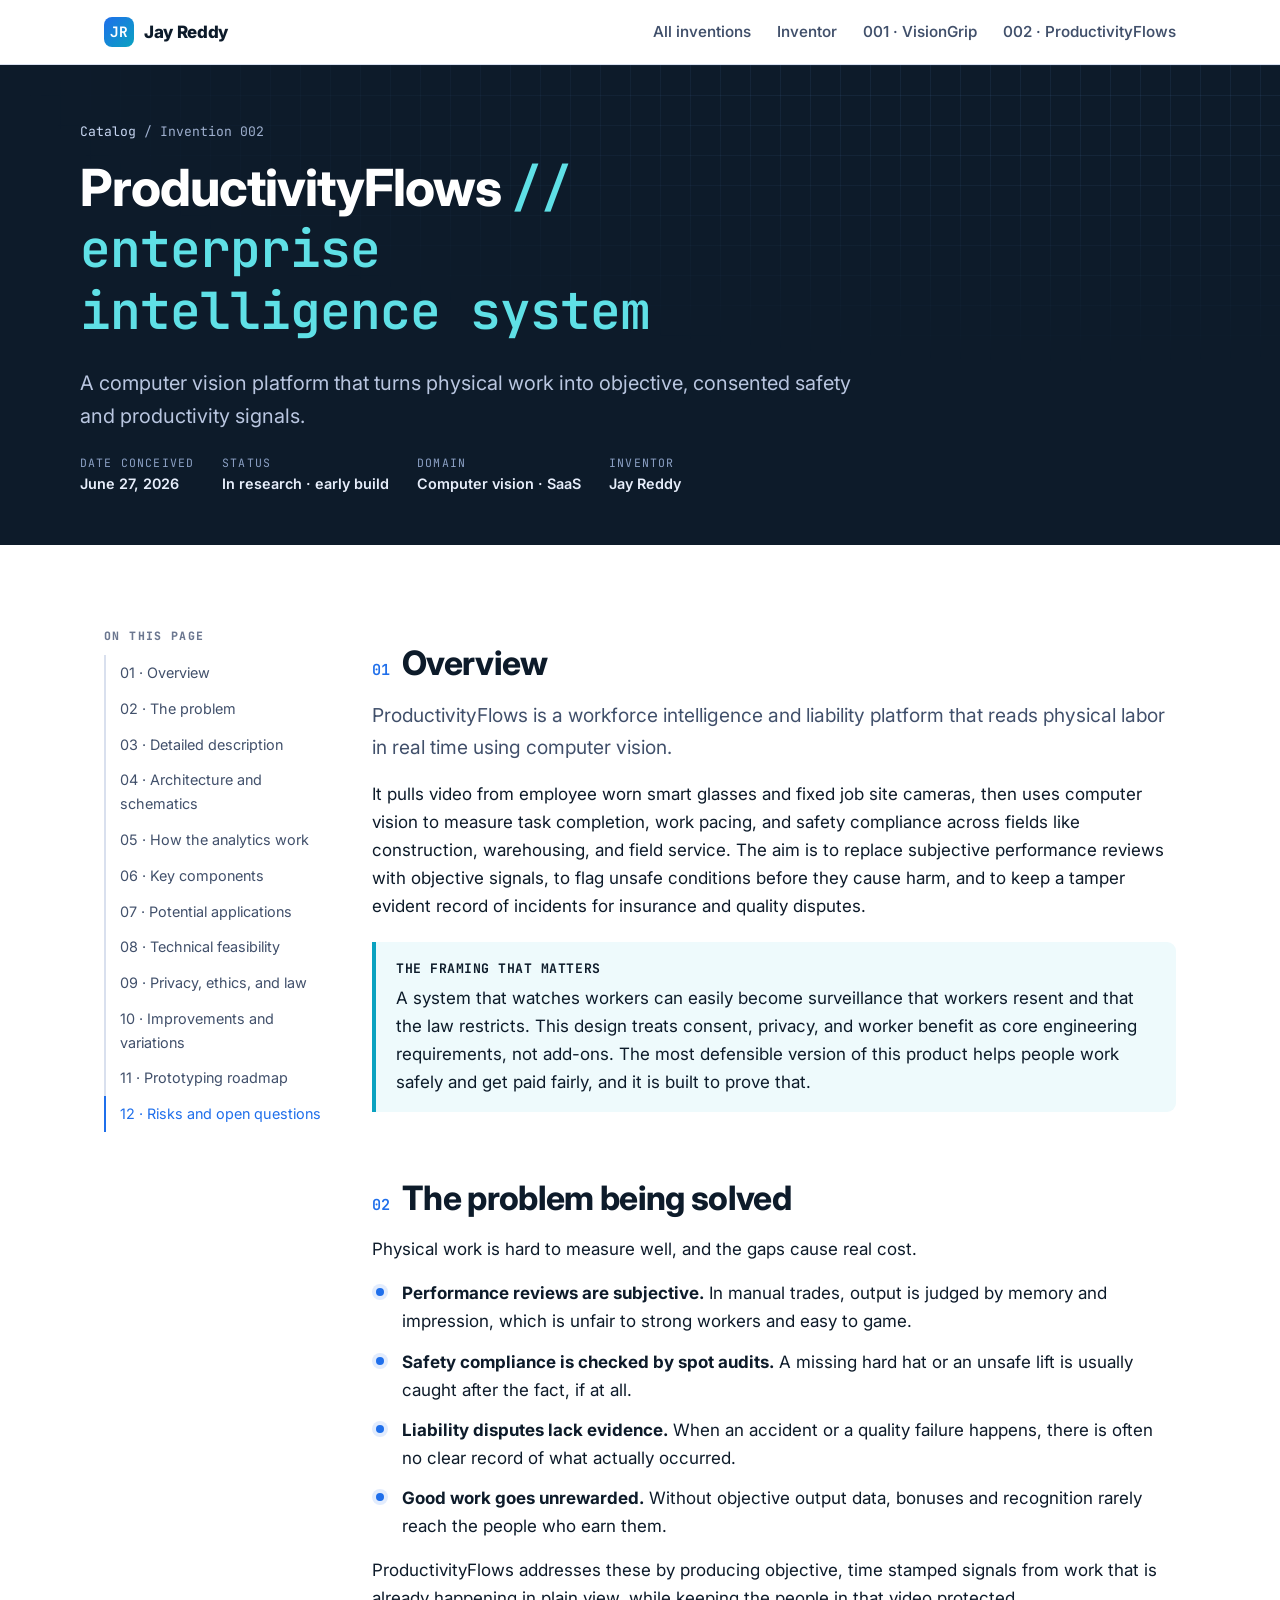
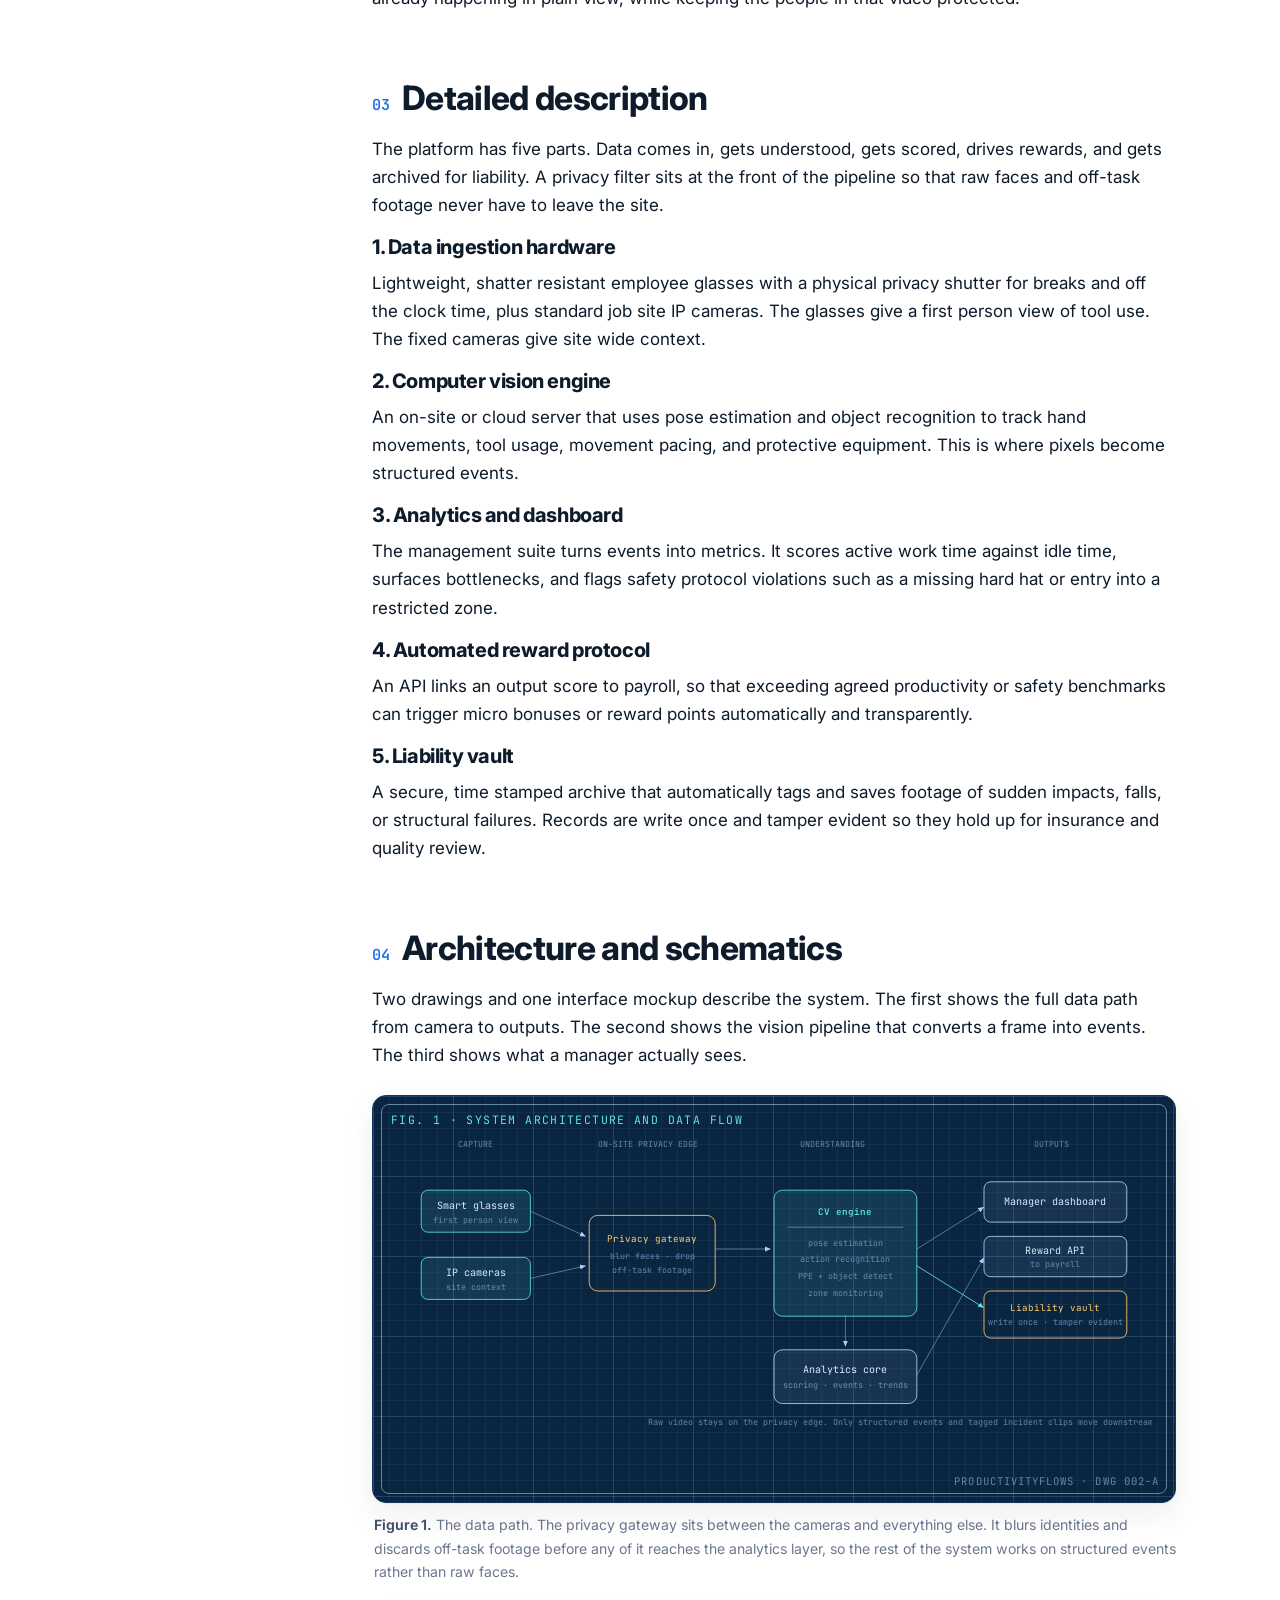
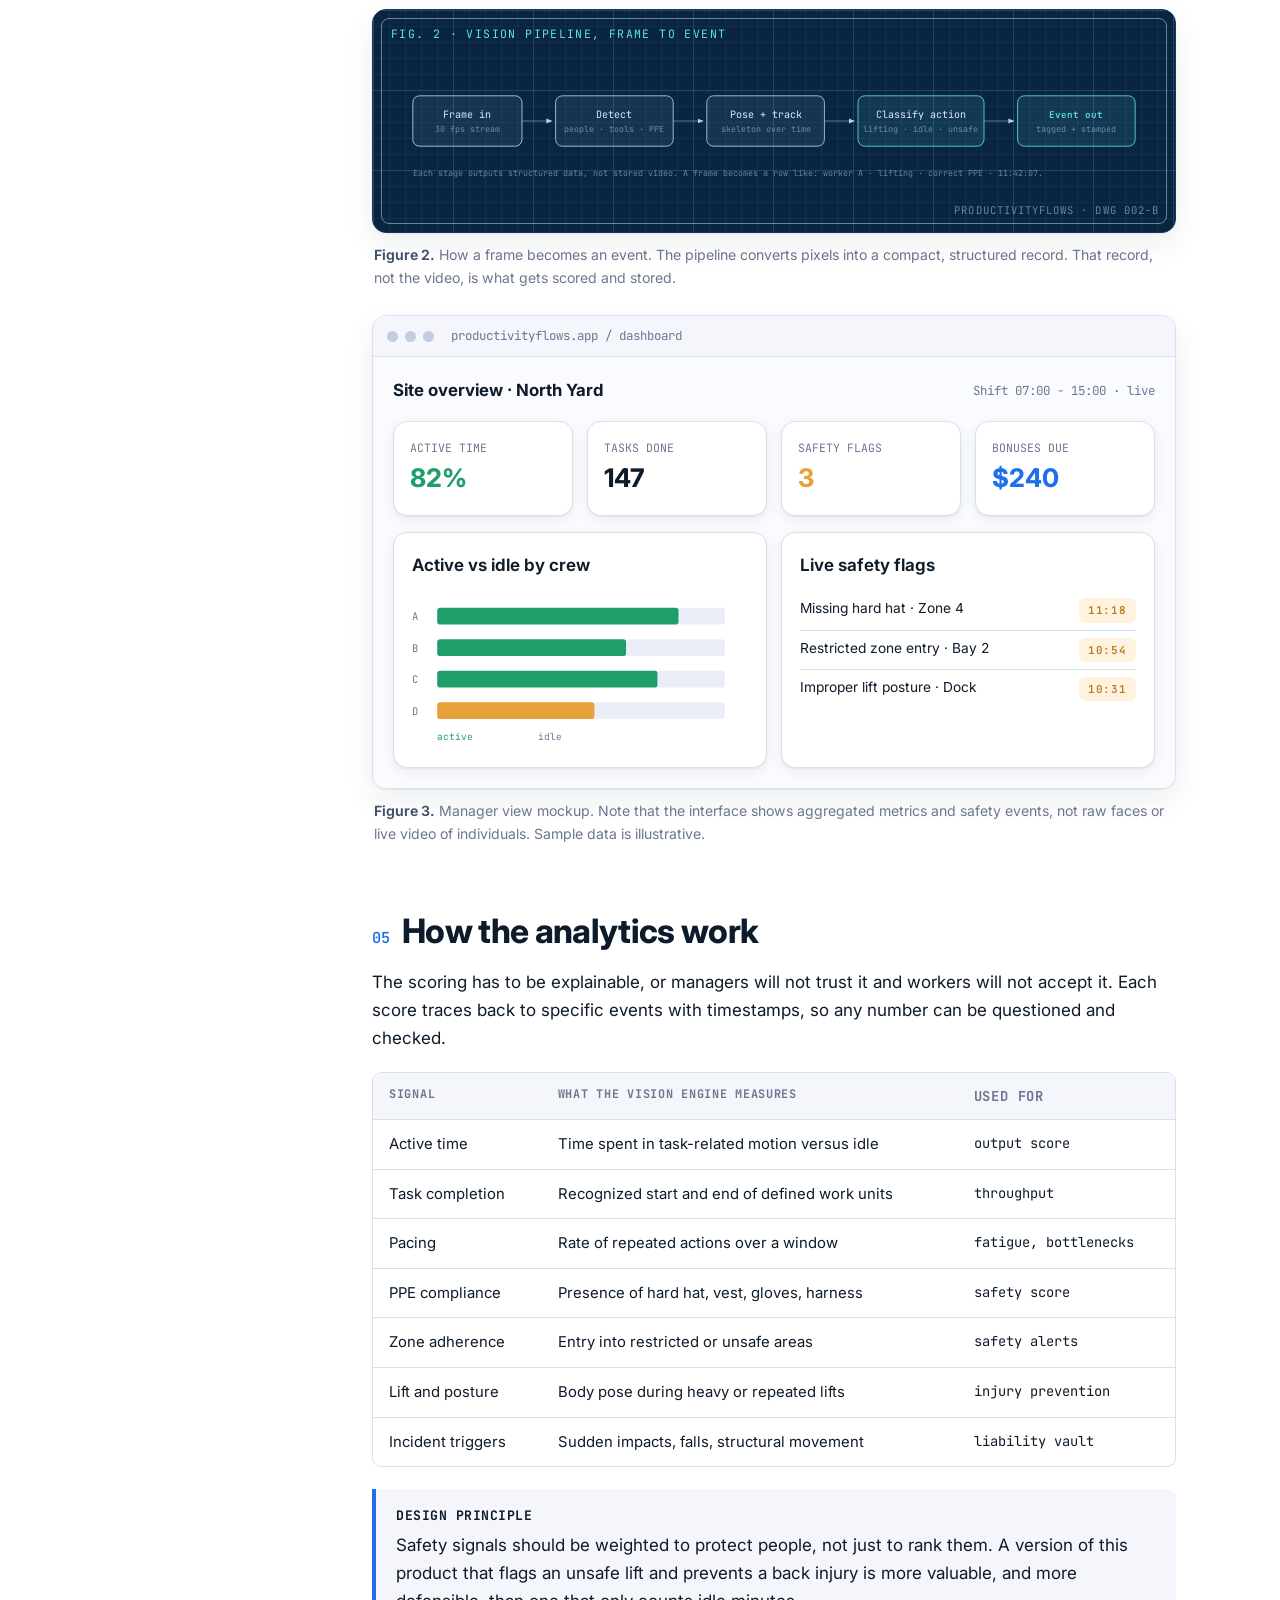
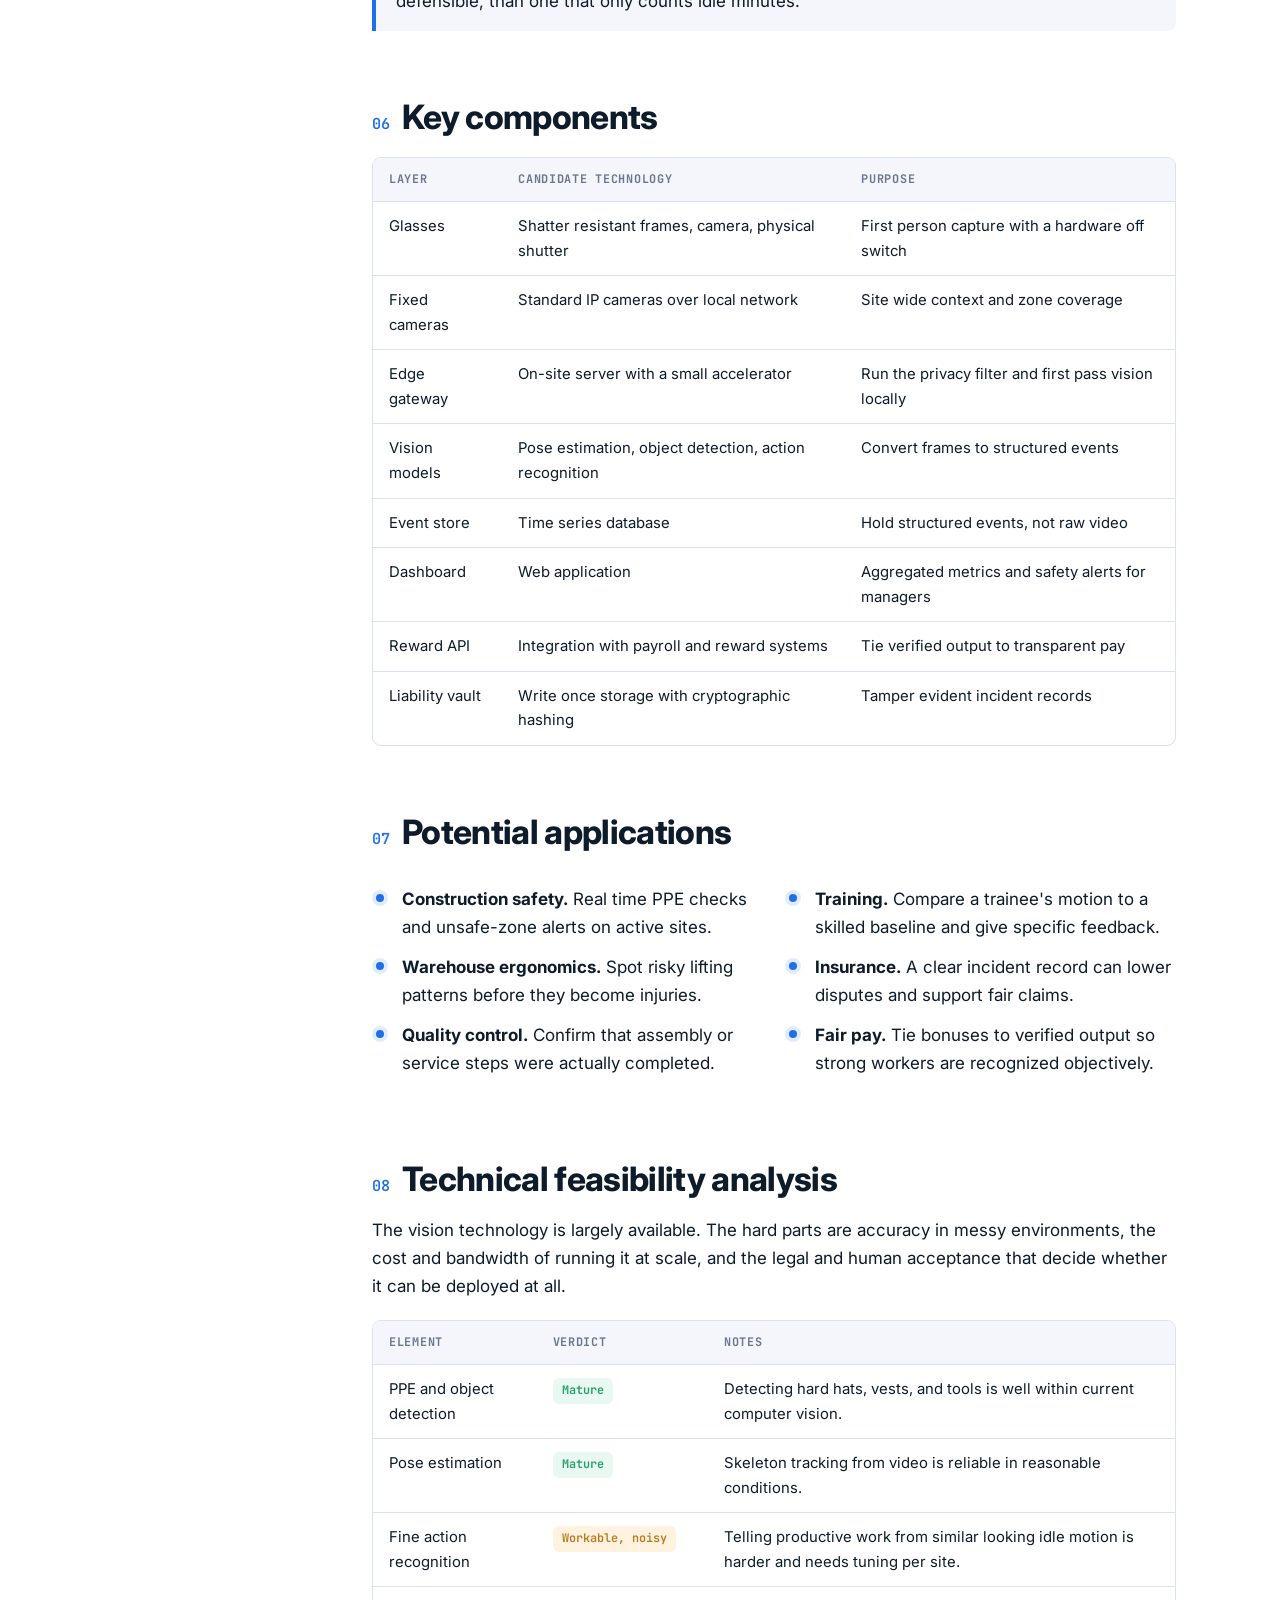
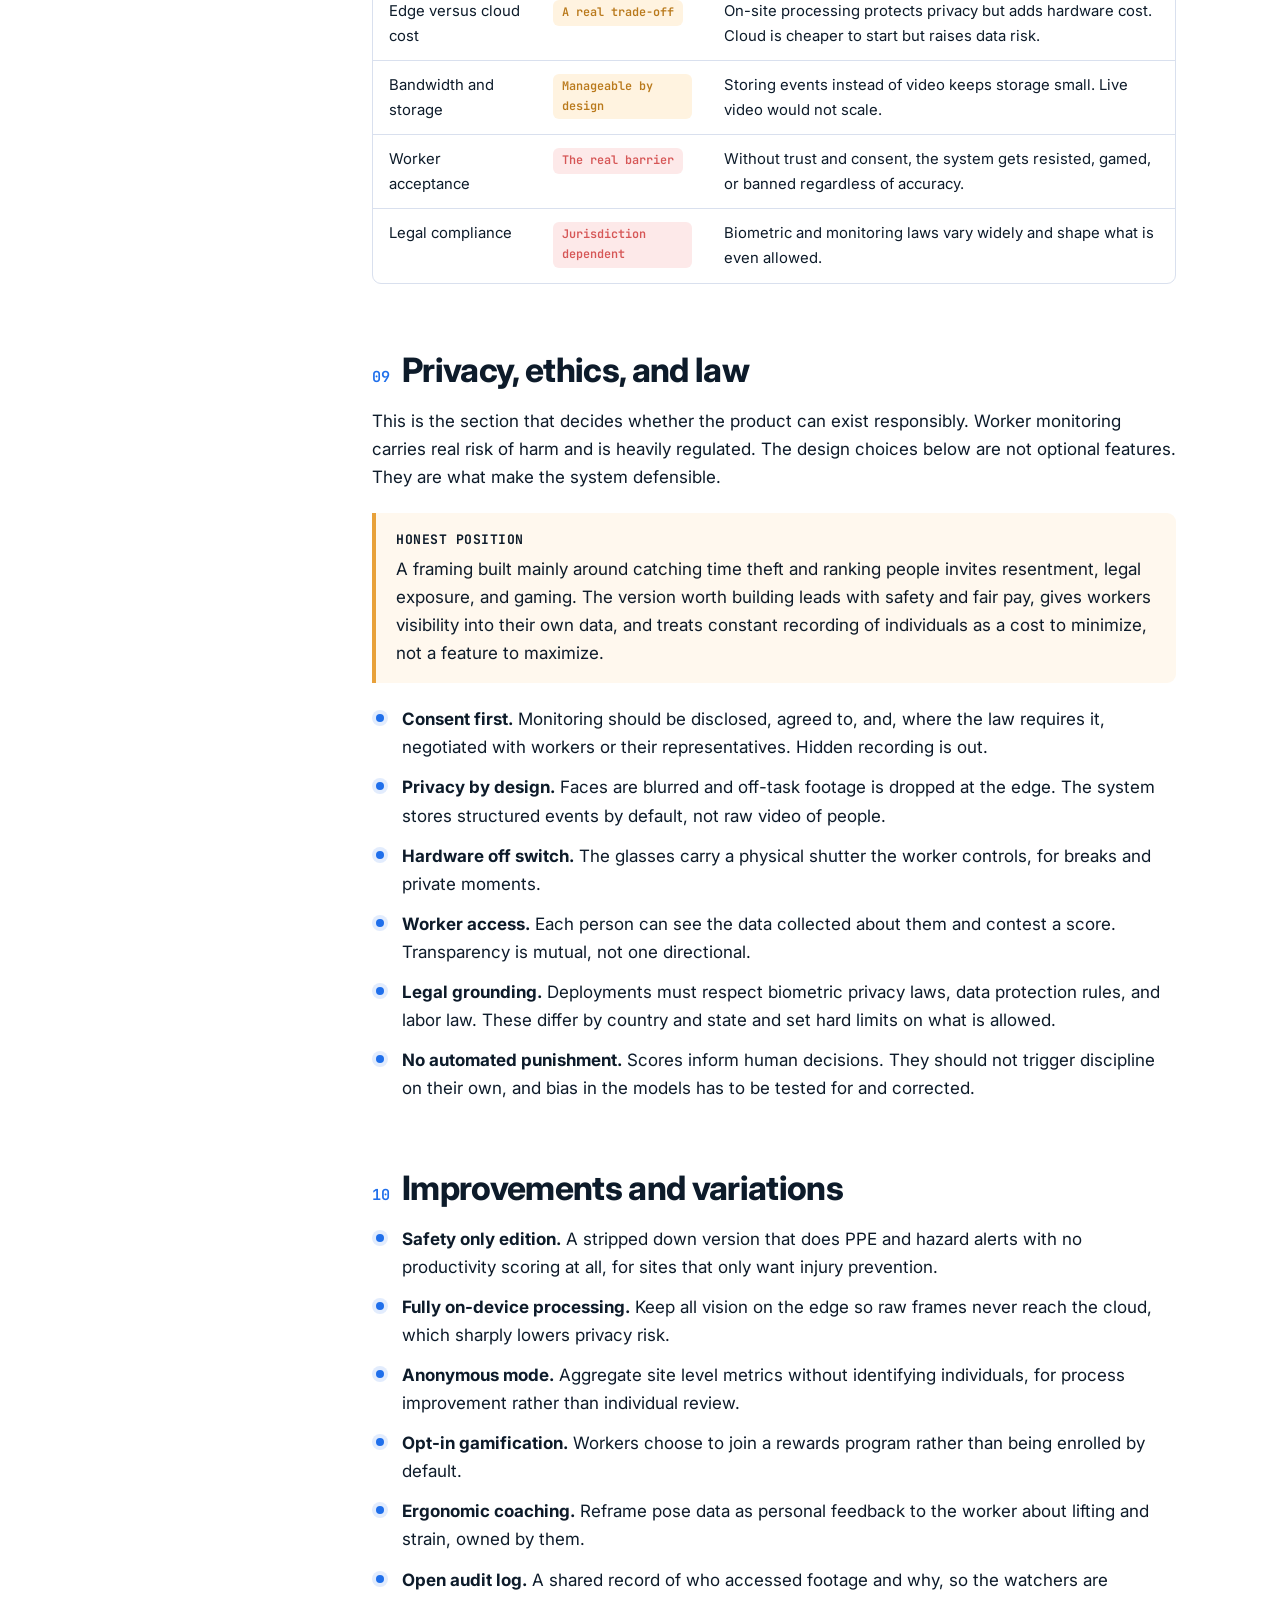
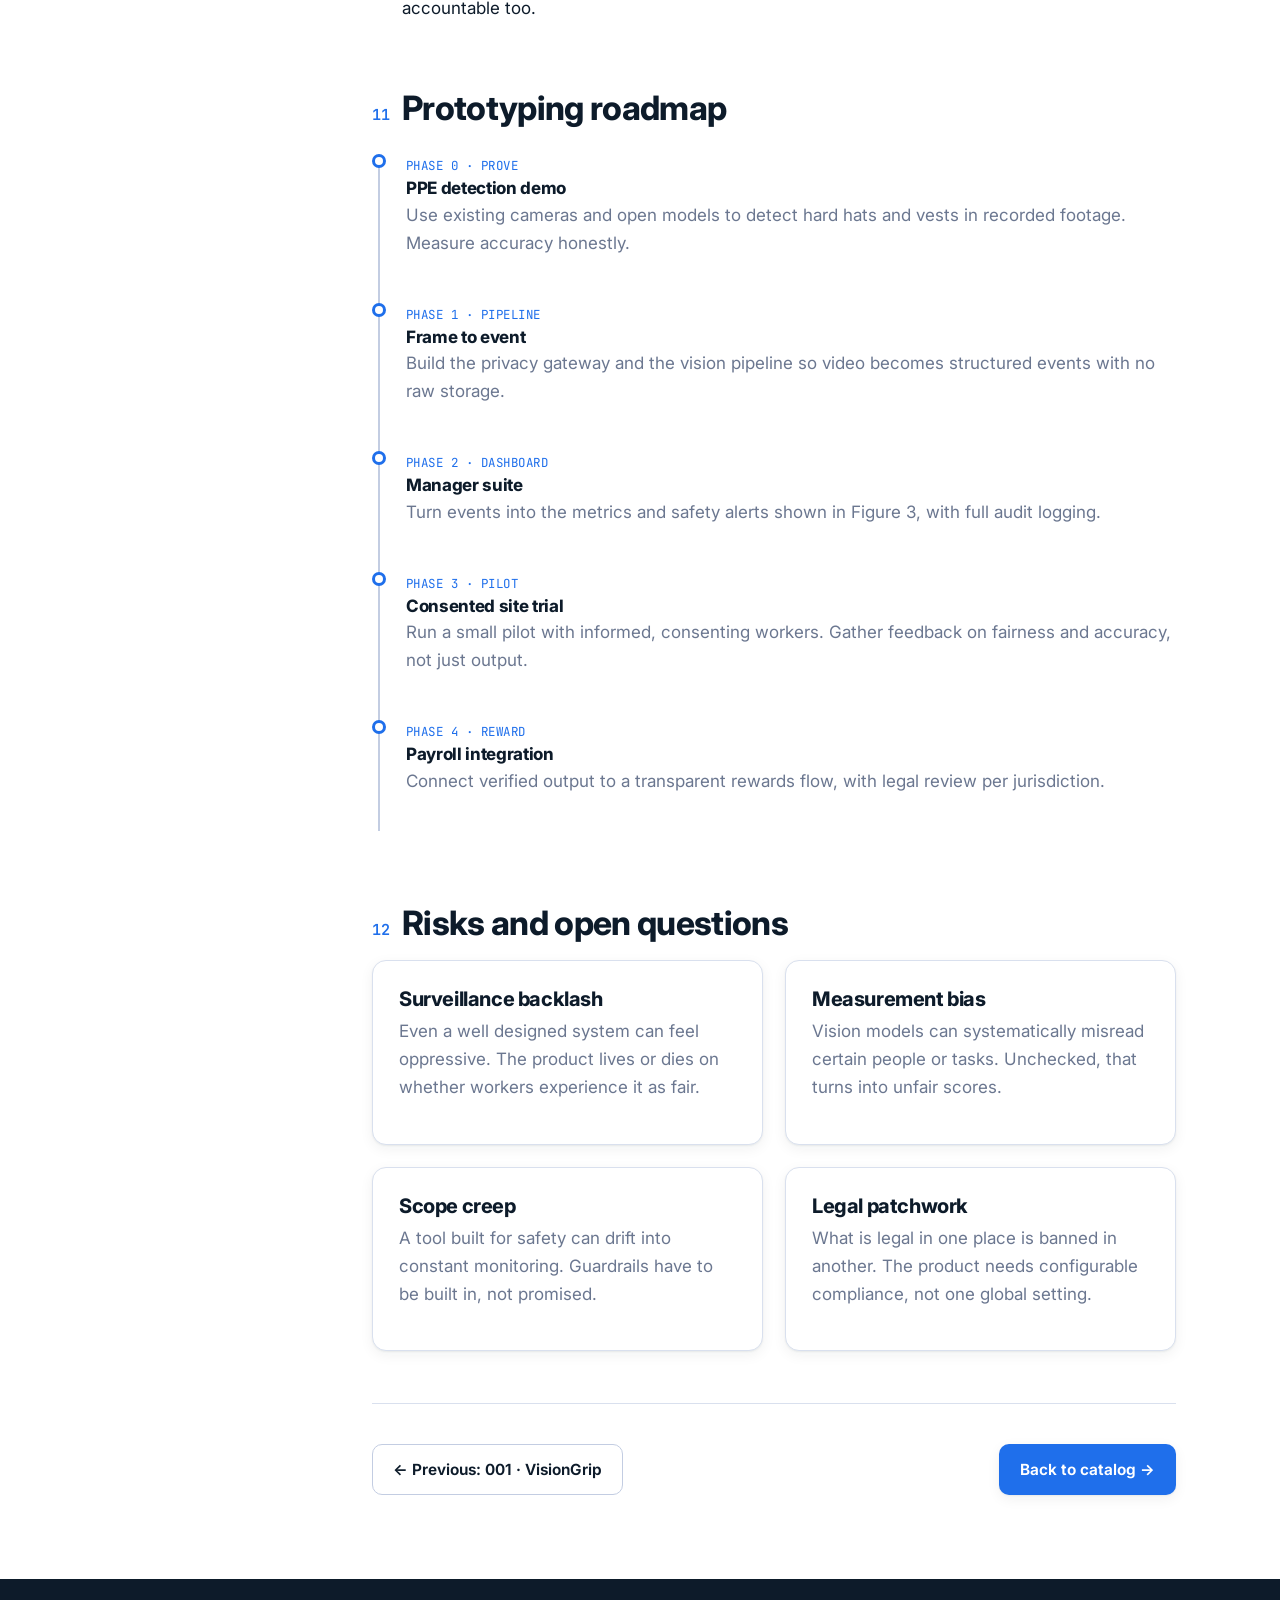
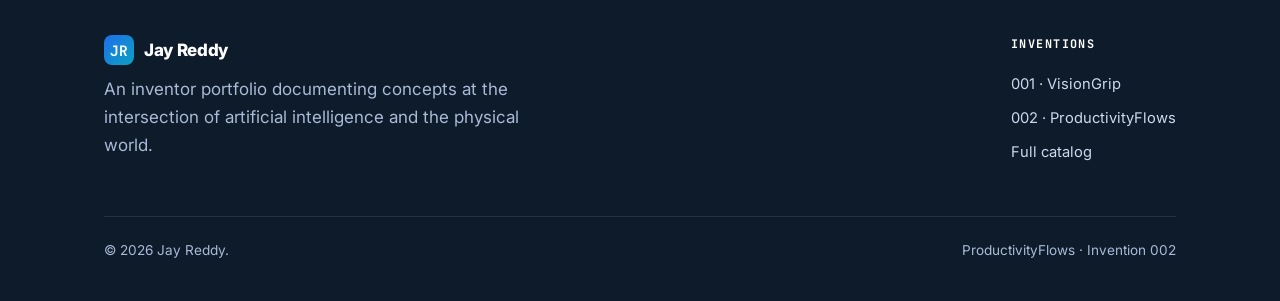
==== commit 76fc5bcd: "Set conceived dates to June 27, 2026 for both inventions Co-Authored-By: Claude Opus 4.8 <noreply@an" ====
--- a/inventions/productivityflows.html
+++ b/inventions/productivityflows.html
@@ -35,7 +35,7 @@
       <h1>ProductivityFlows <span class="codename">// enterprise intelligence system</span></h1>
       <p class="hero__sub" style="margin-top:.6rem">A computer vision platform that turns physical work into objective, consented safety and productivity signals.</p>
       <div class="inv-meta">
-        <div><div class="k">Date conceived</div><div class="v">January 2025</div></div>
+        <div><div class="k">Date conceived</div><div class="v">June 27, 2026</div></div>
         <div><div class="k">Status</div><div class="v">In research · early build</div></div>
         <div><div class="k">Domain</div><div class="v">Computer vision · SaaS</div></div>
         <div><div class="k">Inventor</div><div class="v">Jay Reddy</div></div>
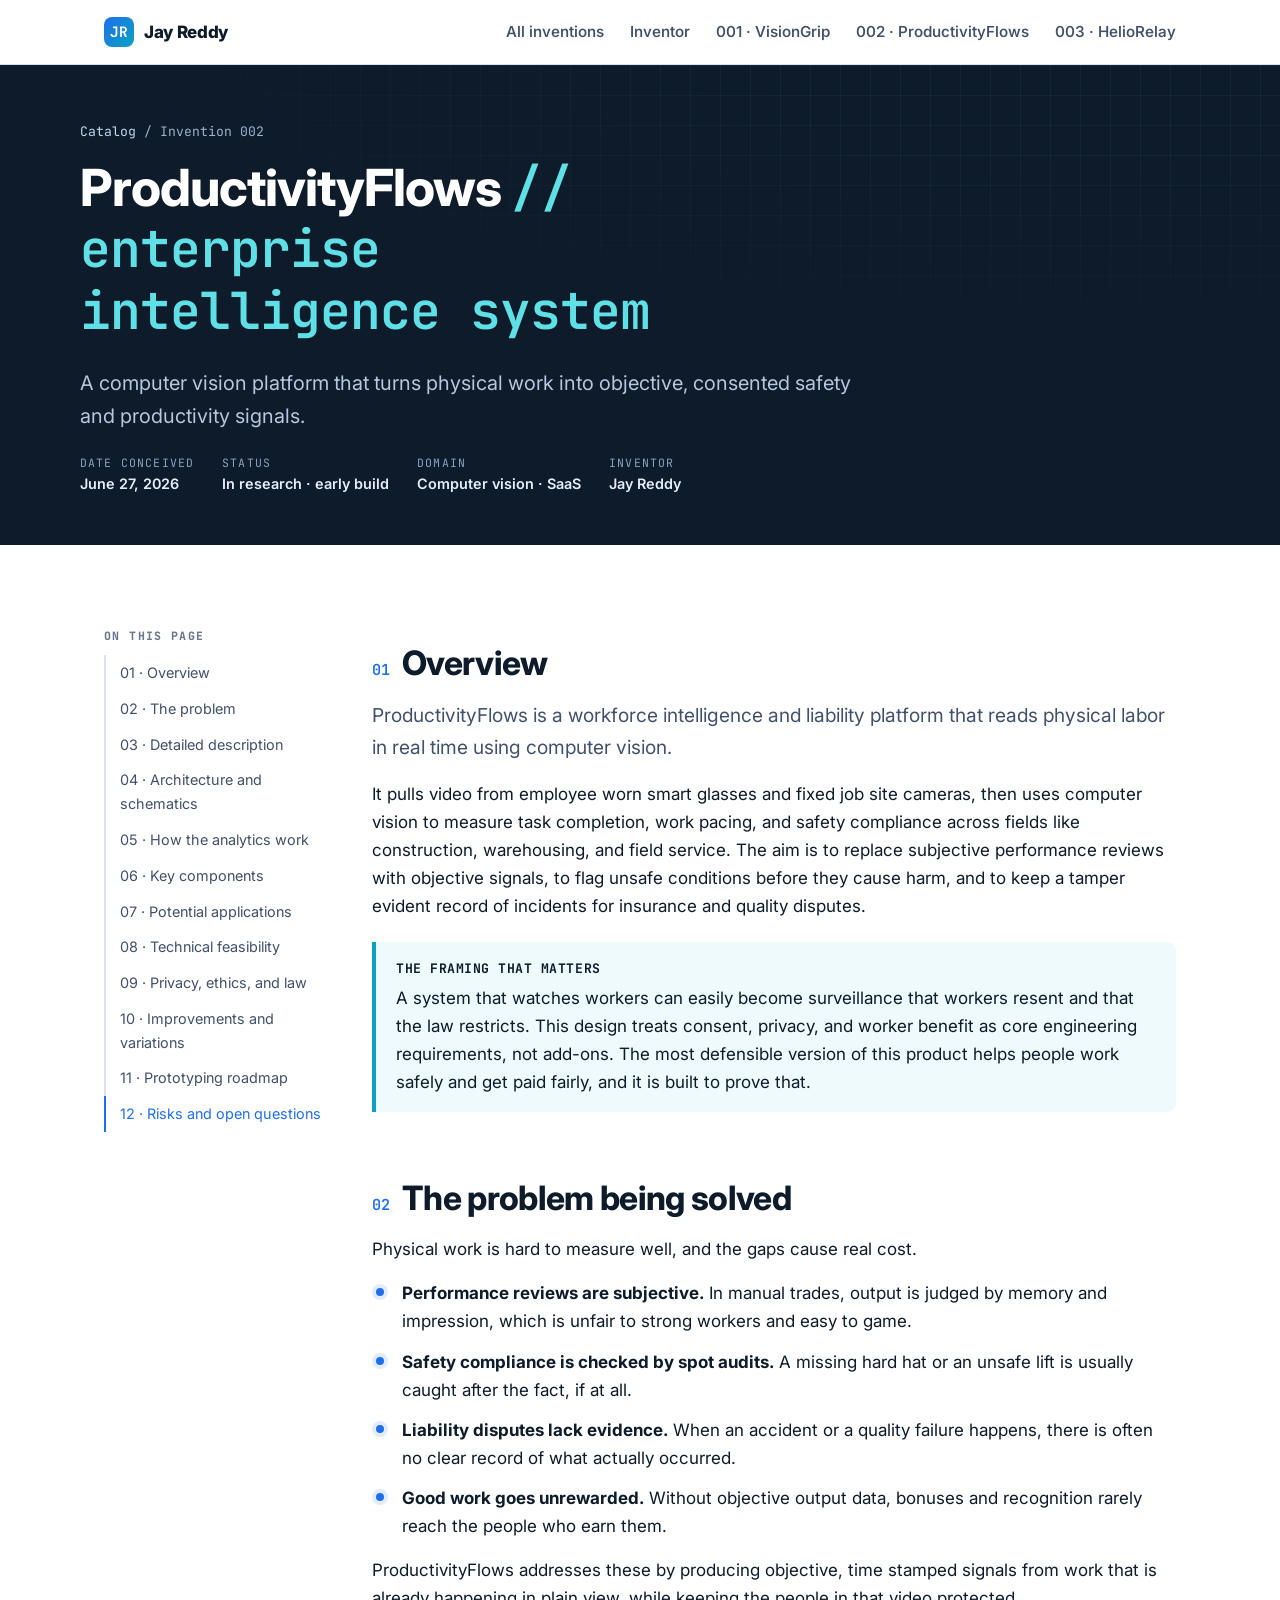
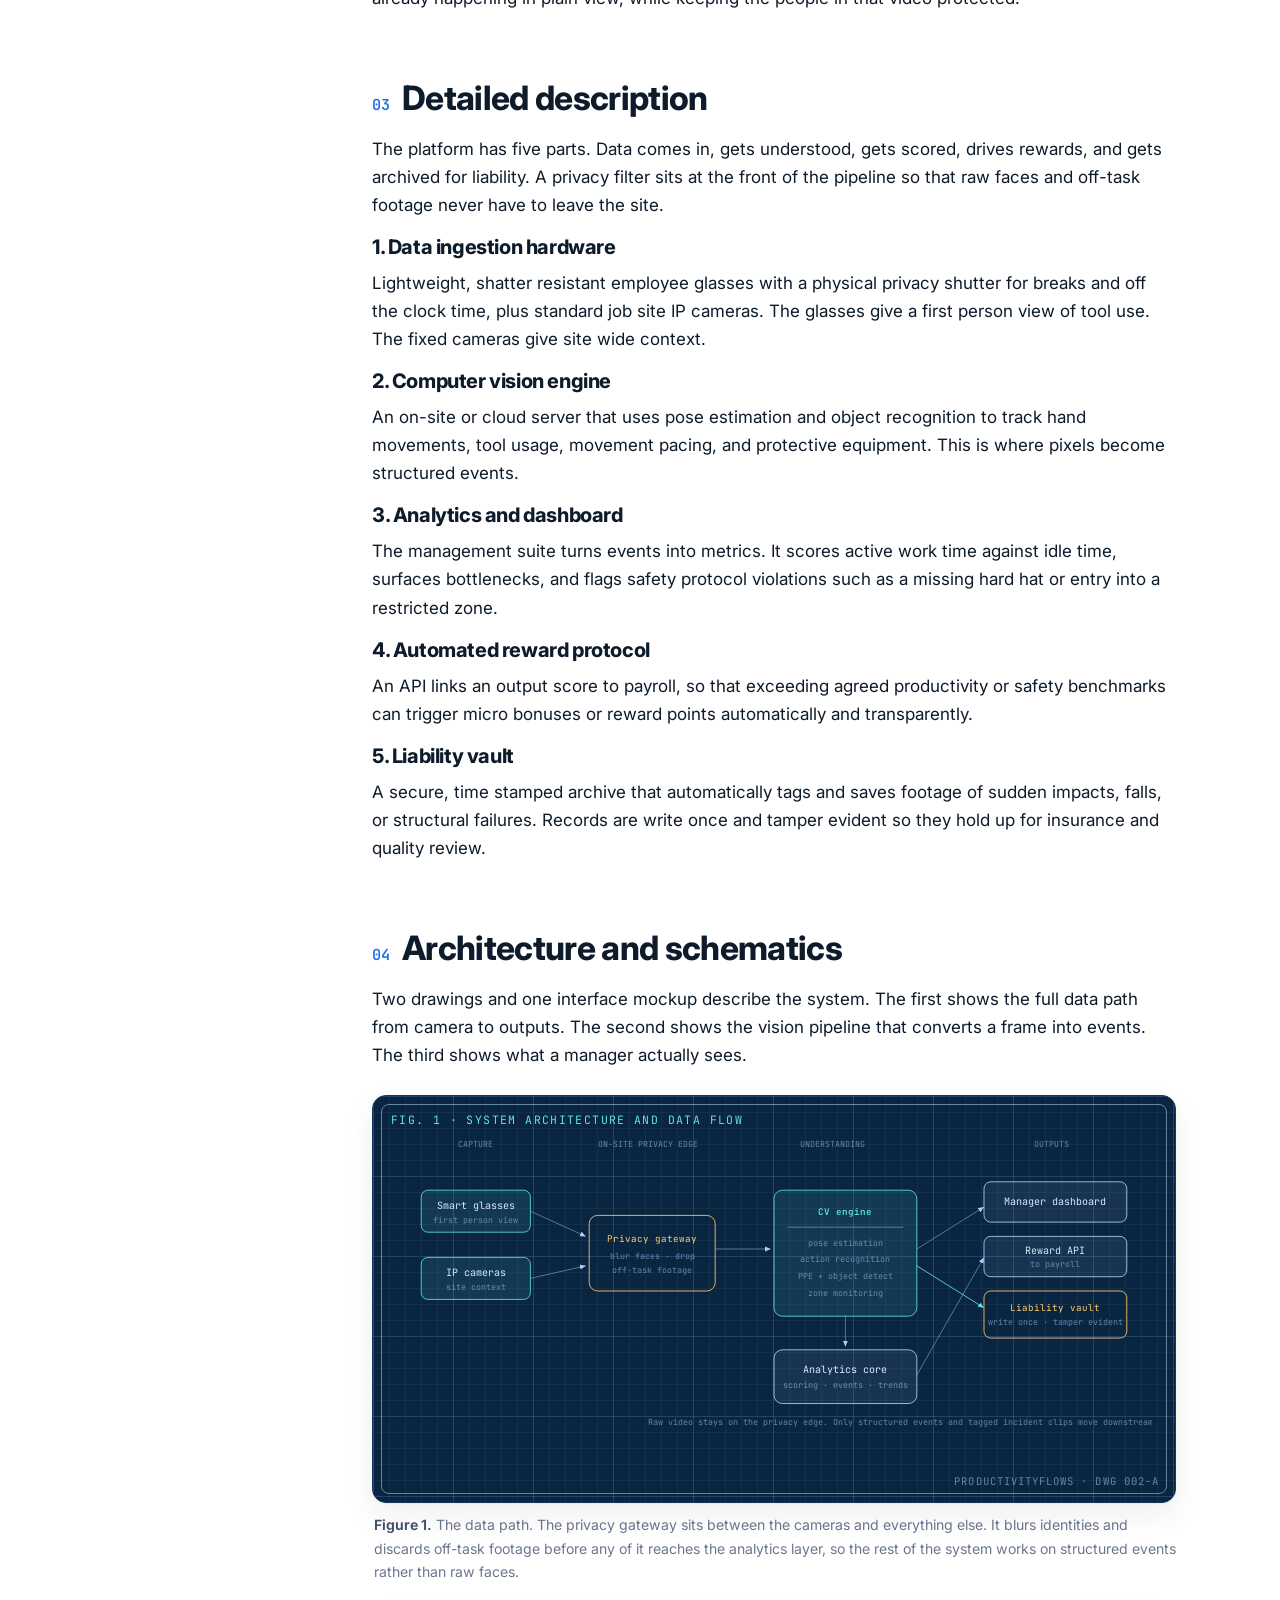
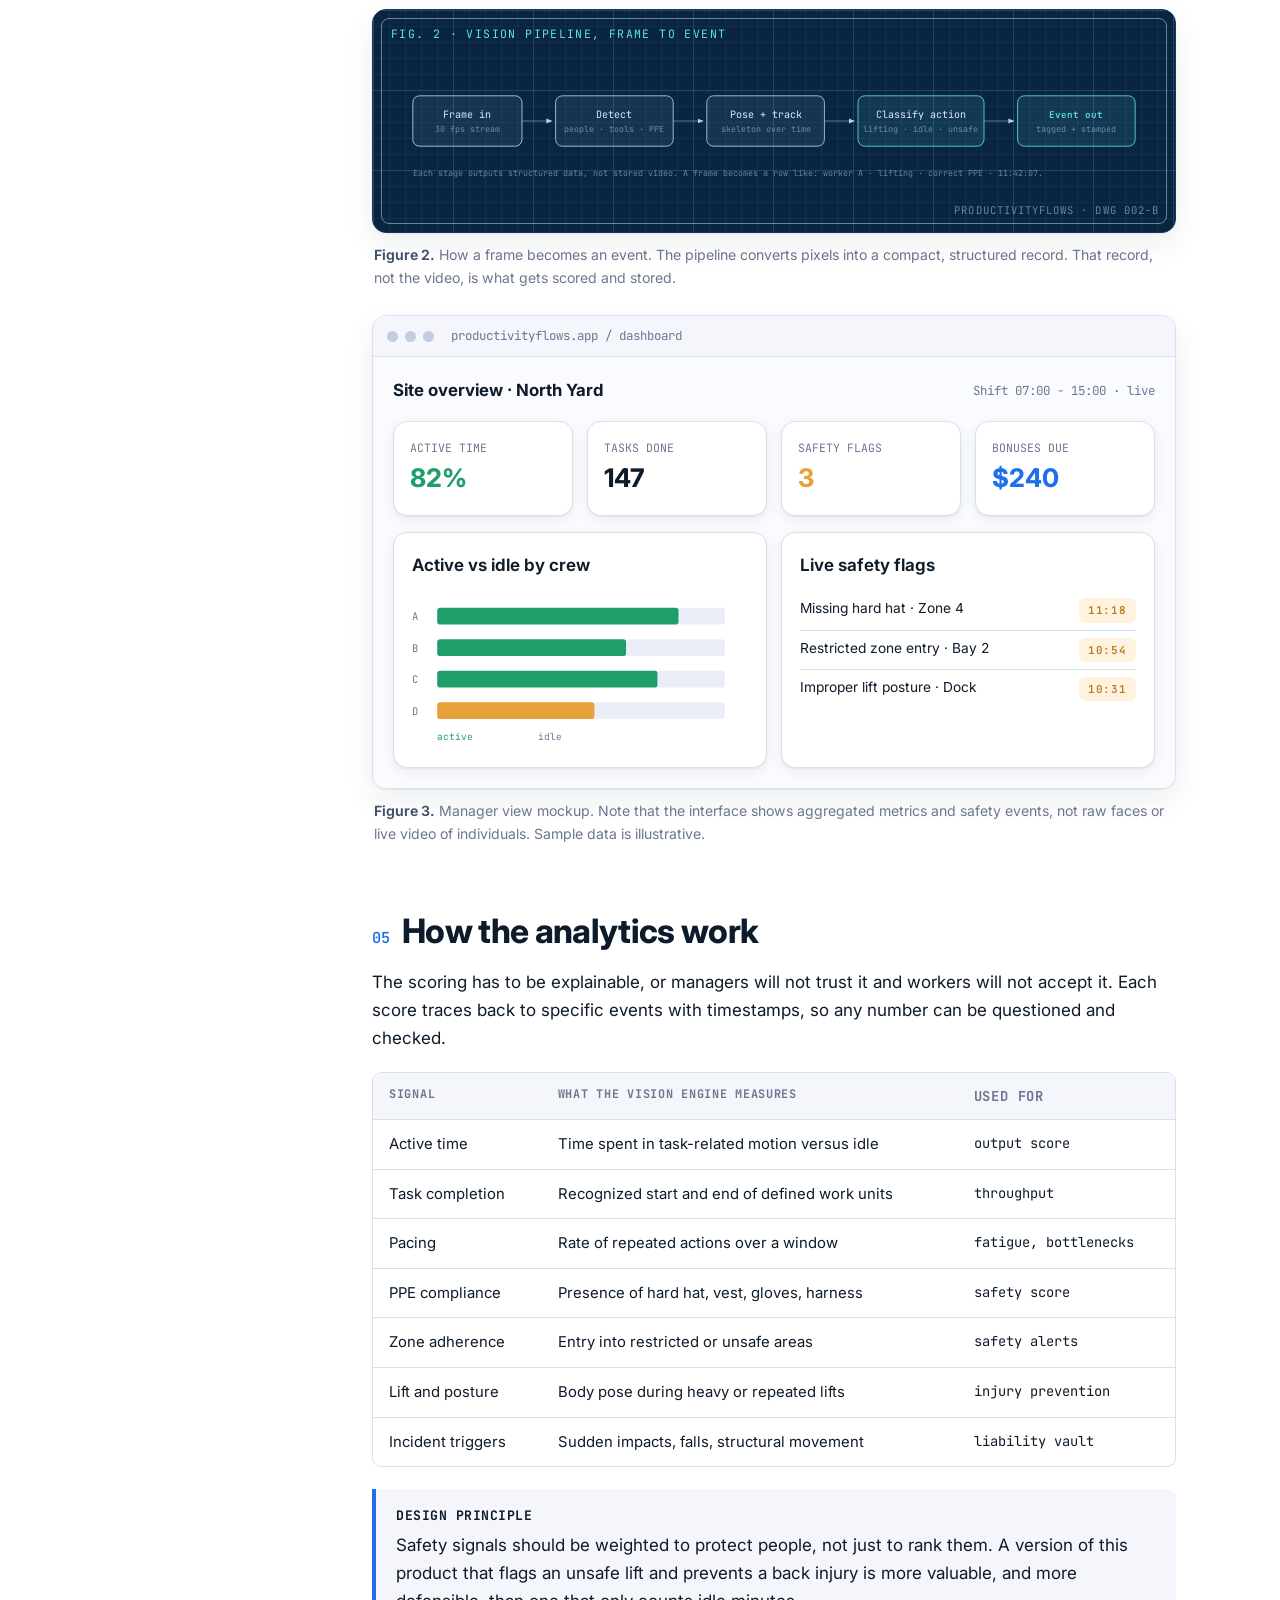
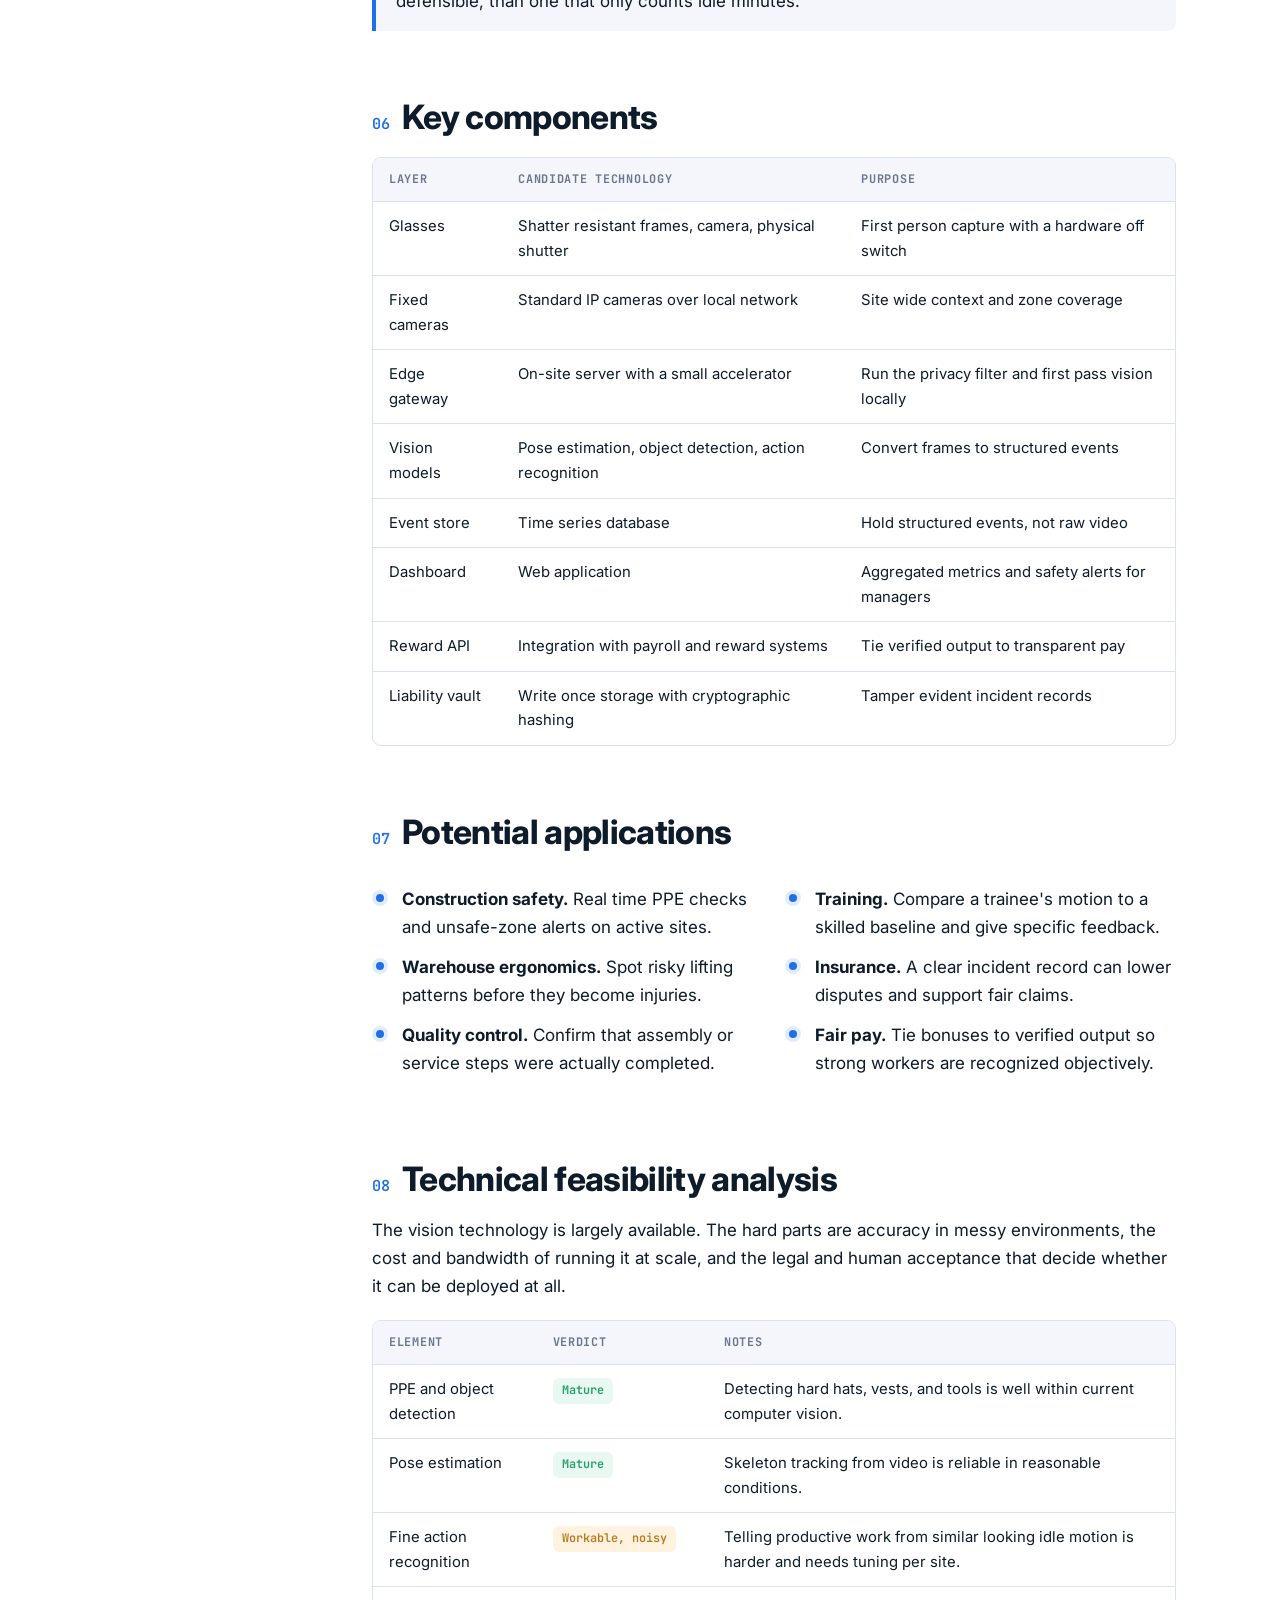
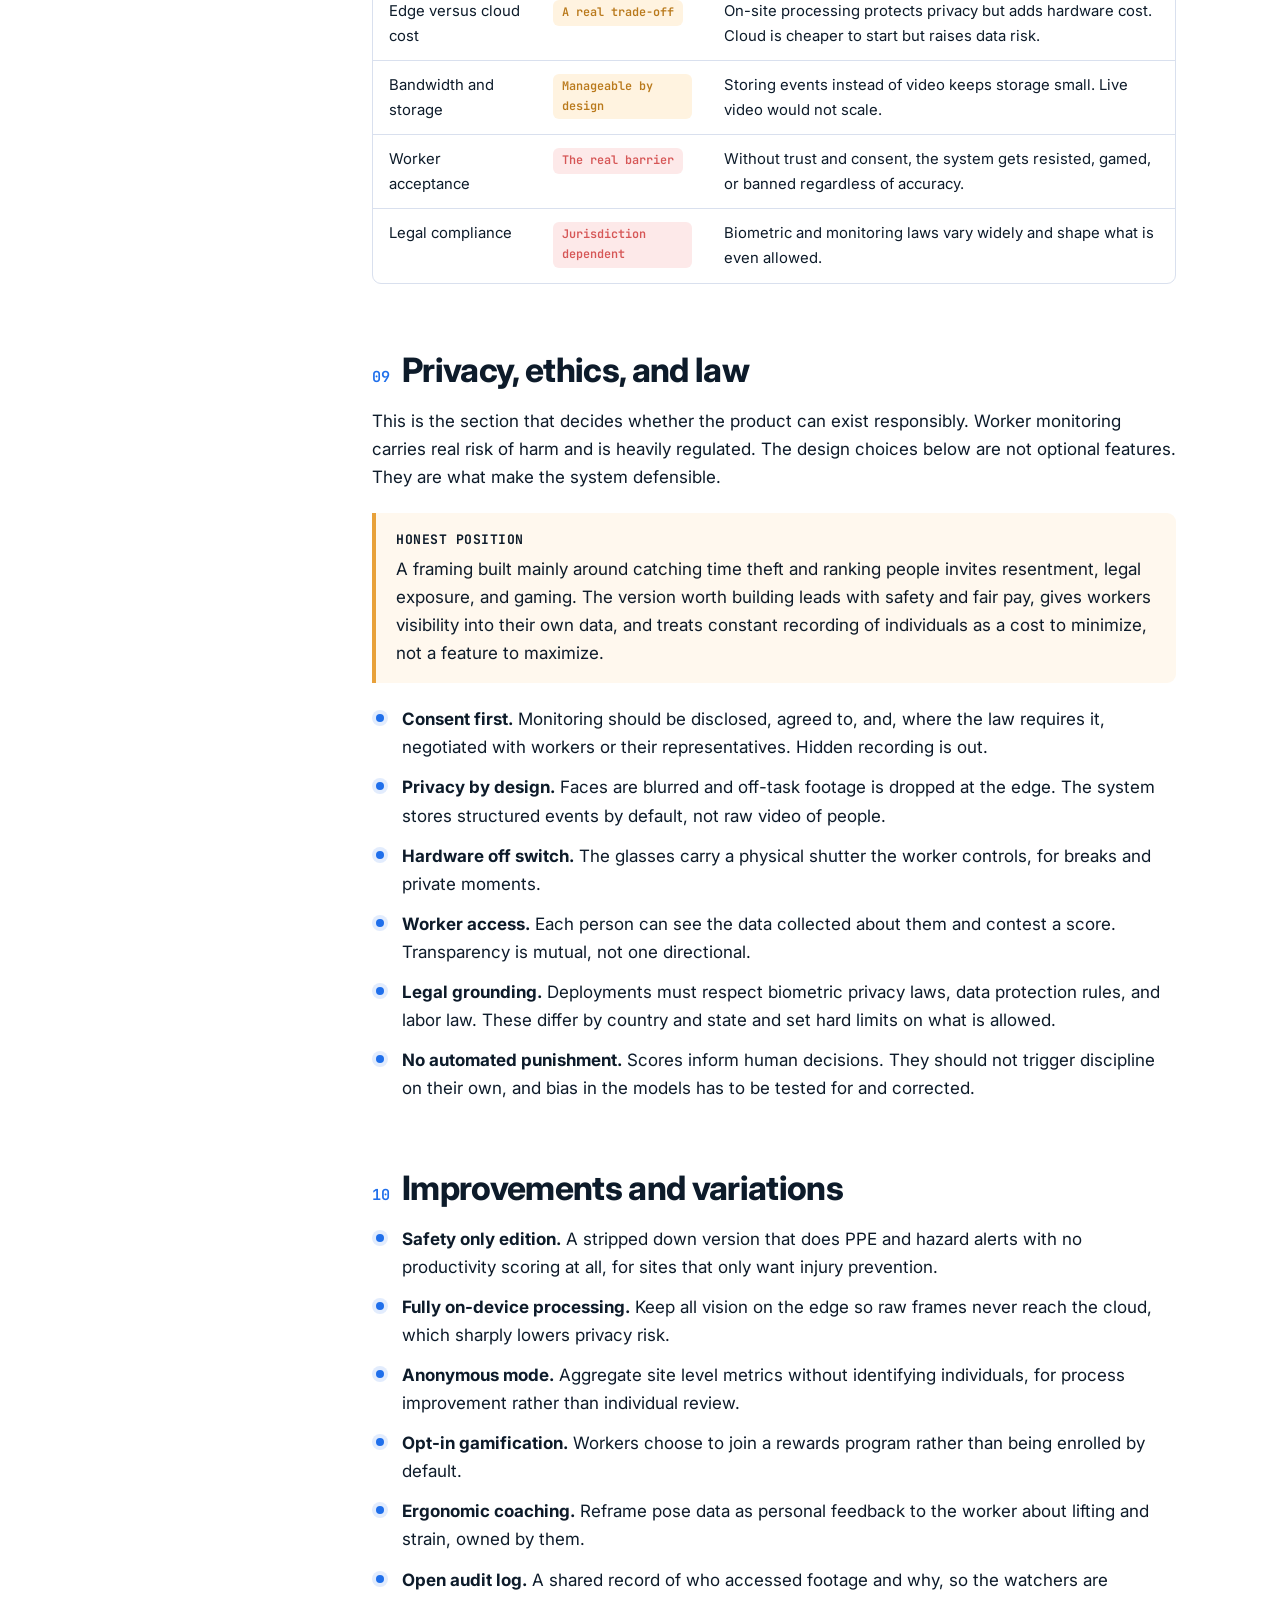
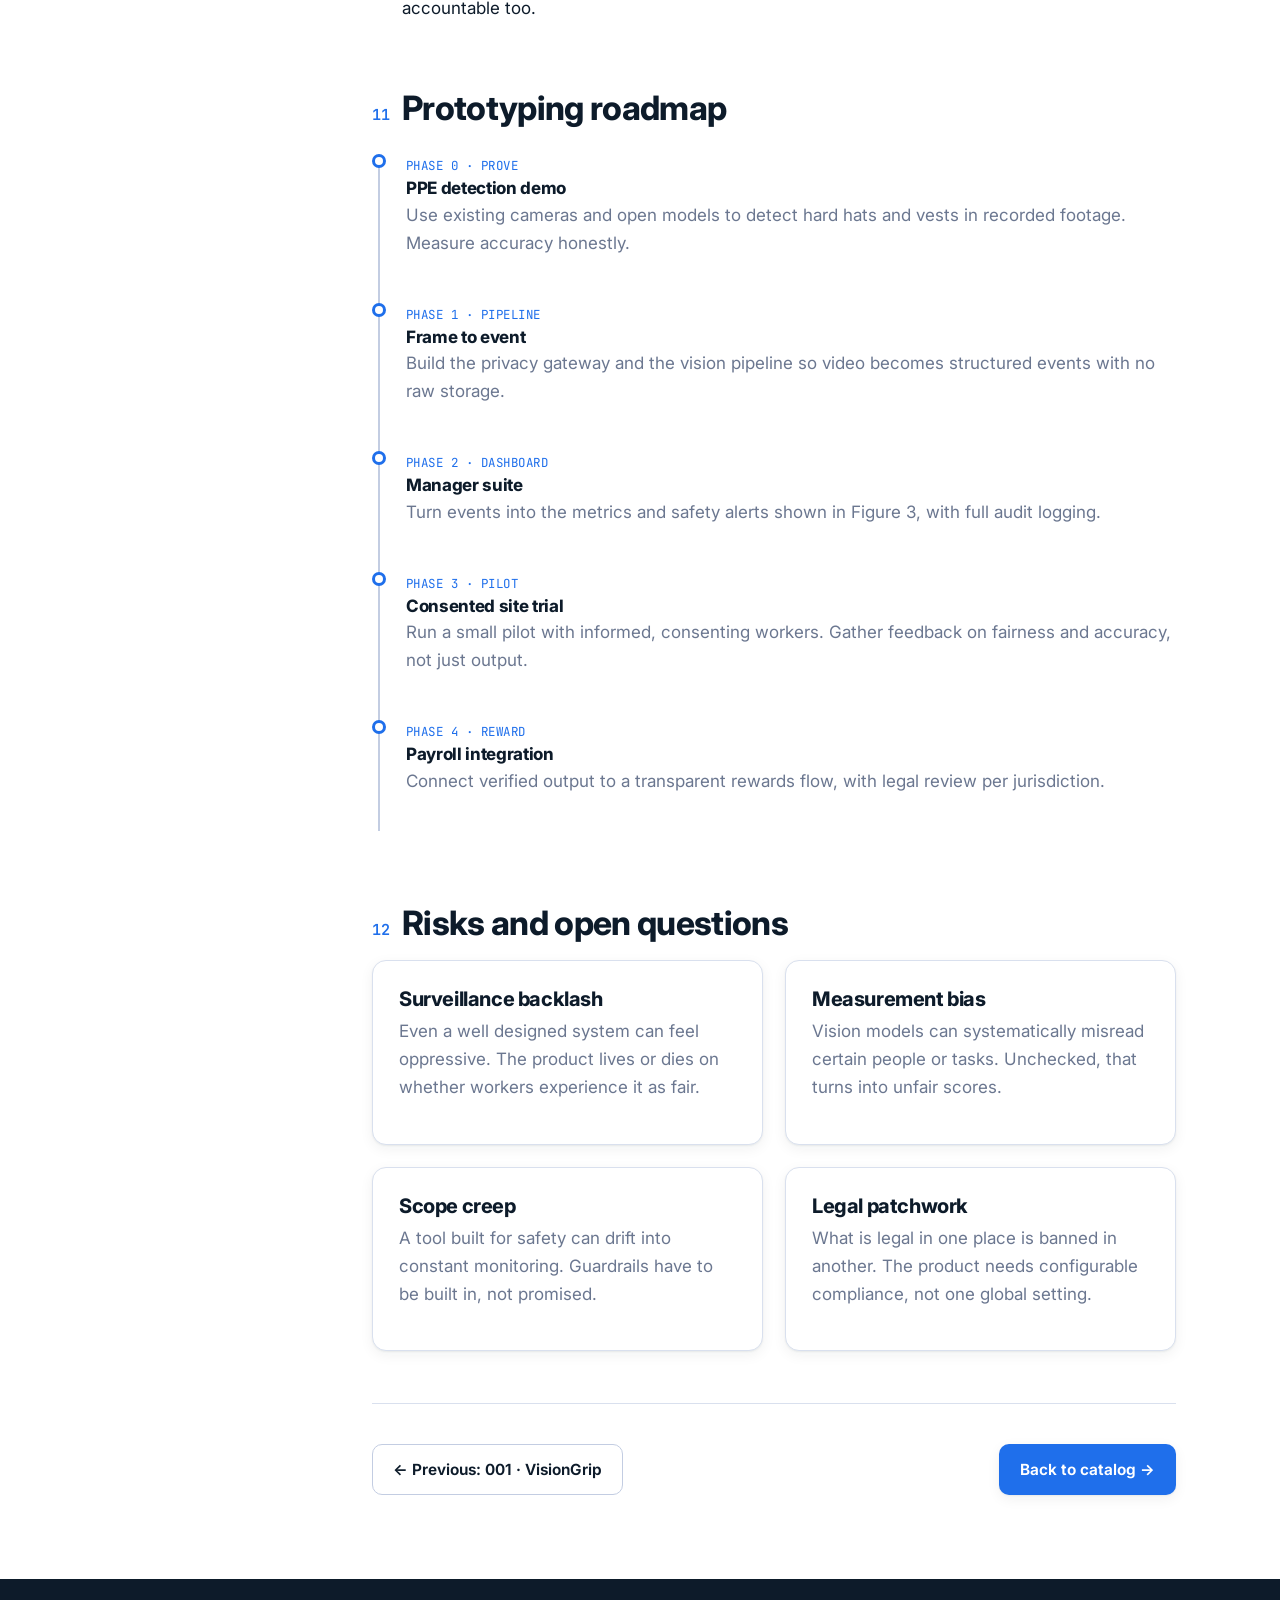
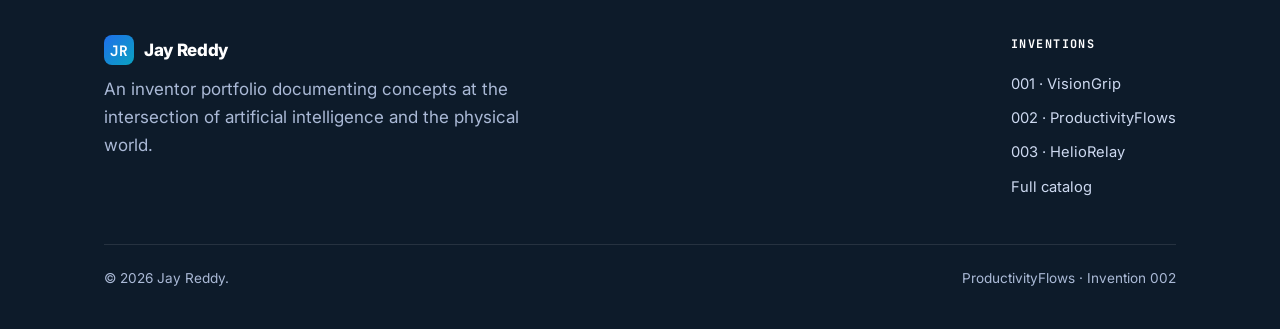
==== commit 55bcd3d7: "Add invention 003: HelioRelay orbital light relay Orbital reflector constellation that redirects sun" ====
--- a/inventions/productivityflows.html
+++ b/inventions/productivityflows.html
@@ -23,6 +23,7 @@
         <a href="../index.html#about">Inventor</a>
         <a href="visiongrip.html">001 · VisionGrip</a>
         <a href="productivityflows.html">002 · ProductivityFlows</a>
+        <a href="helio-relay.html">003 · HelioRelay</a>
       </nav>
     </div>
   </header>
@@ -488,6 +489,7 @@
             <h5>Inventions</h5>
             <a href="visiongrip.html">001 · VisionGrip</a>
             <a href="productivityflows.html">002 · ProductivityFlows</a>
+            <a href="helio-relay.html">003 · HelioRelay</a>
             <a href="../index.html#inventions">Full catalog</a>
           </div>
         </div>
--- a/assets/css/styles.css
+++ b/assets/css/styles.css
@@ -366,6 +366,20 @@
 .bp-amber-t { fill: var(--bp-amber); font-family: var(--font-mono); font-size: 11px; }
 .bp-dim { stroke: var(--bp-line-soft); stroke-dasharray: 4 4; fill: none; }
 
+/* Detailed engineering-drawing classes (dimension lines, balloons, title blocks).
+   Used by the more detailed schematic SVGs so they read as real blueprints. */
+.bp-thin   { stroke: var(--bp-line-soft); stroke-width: .8; fill: none; }
+.bp-med    { stroke: var(--bp-line); stroke-width: 1.5; fill: none; }
+.bp-ctr    { stroke: var(--bp-line-soft); stroke-width: .8; fill: none; stroke-dasharray: 12 3 2 3; }
+.bp-dimln  { stroke: var(--bp-cyan); stroke-width: .8; fill: none; }
+.bp-dimtxt { fill: var(--bp-cyan); font-family: var(--font-mono); font-size: 11px; }
+.bp-balloon   { fill: rgba(10,37,64,.9); stroke: var(--bp-line); stroke-width: 1; }
+.bp-balloon-t { fill: var(--bp-text); font-family: var(--font-mono); font-size: 11px; font-weight: 600; }
+.bp-tb     { fill: var(--bp-text); font-family: var(--font-mono); font-size: 11px; }
+.bp-tb-key { fill: var(--bp-line-soft); font-family: var(--font-mono); font-size: 8px; letter-spacing: .08em; }
+.bp-tb-ln  { stroke: var(--bp-line-soft); stroke-width: 1; fill: none; }
+.bp-note   { fill: var(--bp-line-soft); font-family: var(--font-mono); font-size: 10px; }
+
 /* mockup / dashboard frame */
 .mock { border: 1px solid var(--line); border-radius: var(--radius); overflow: hidden; box-shadow: var(--shadow); background: #fff; }
 .mock__bar { background: var(--paper-2); border-bottom: 1px solid var(--line); padding: 10px 14px; display: flex; align-items: center; gap: 7px; }
